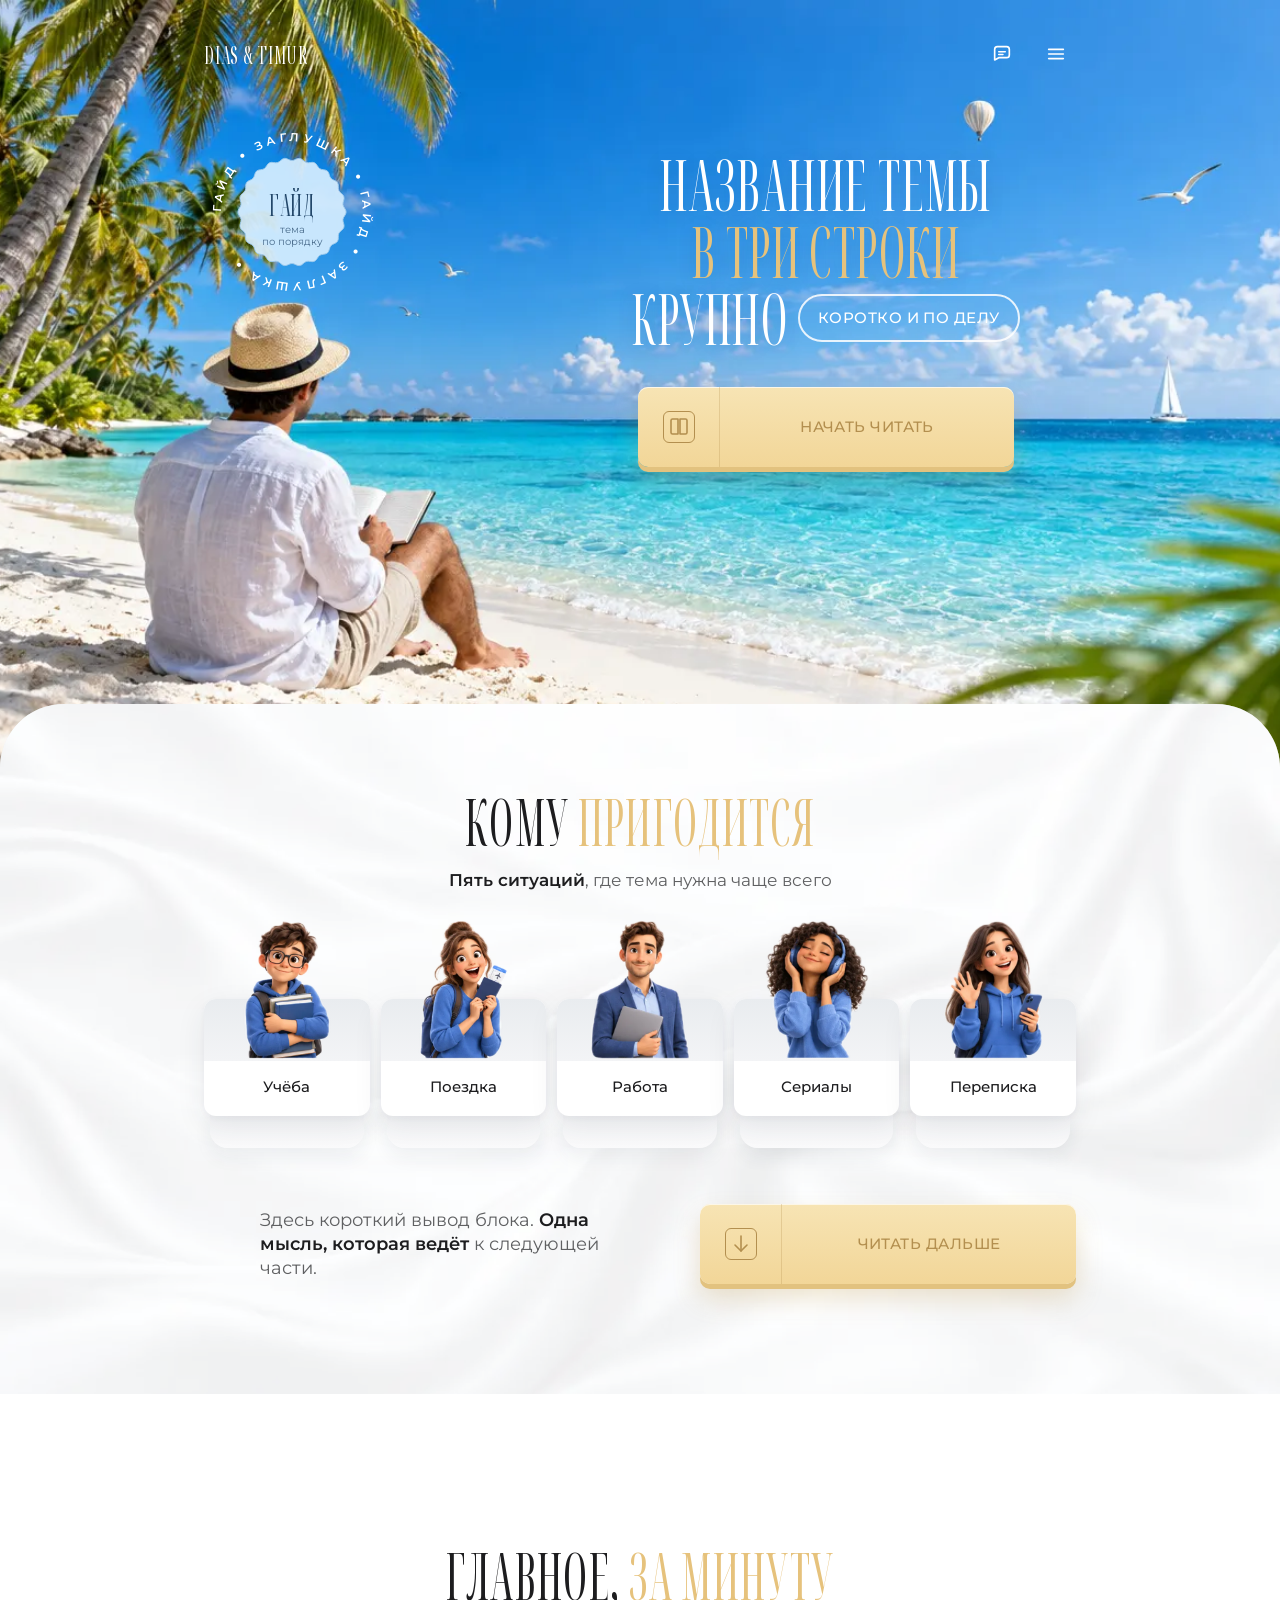
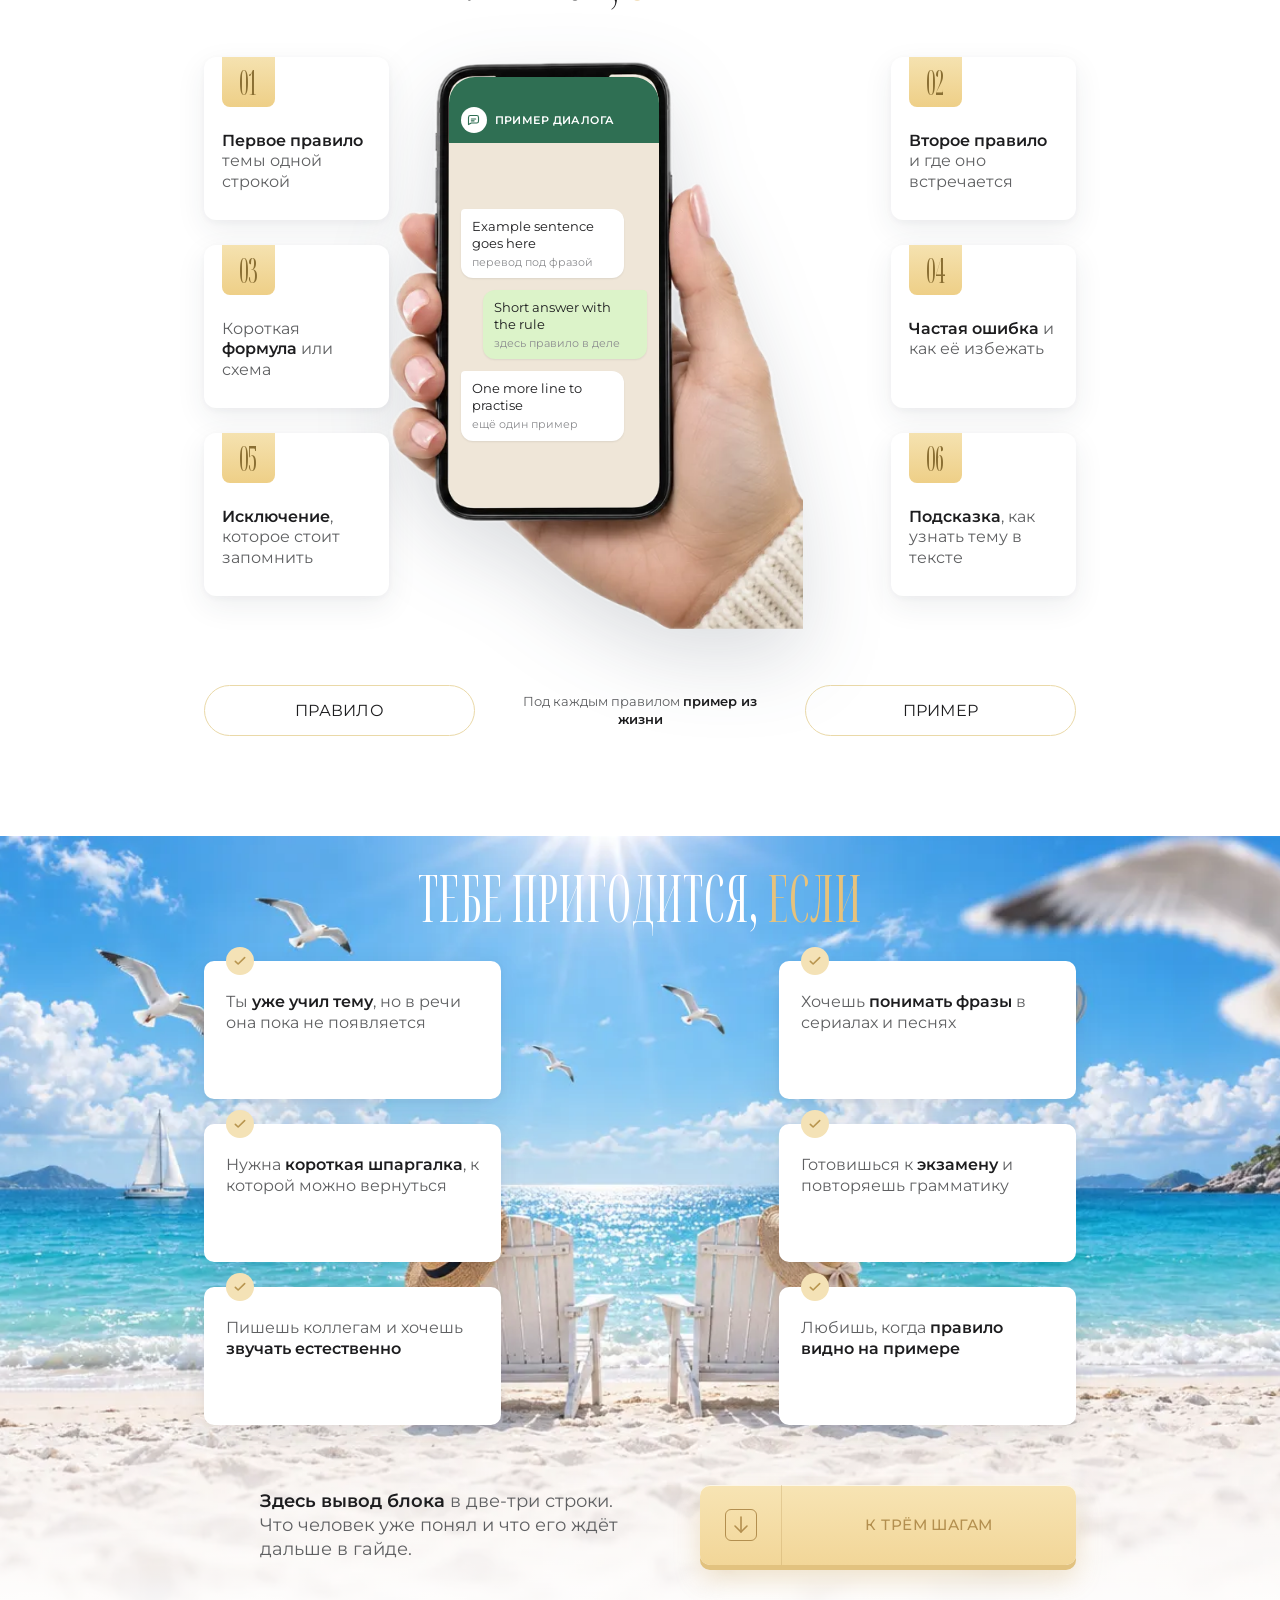
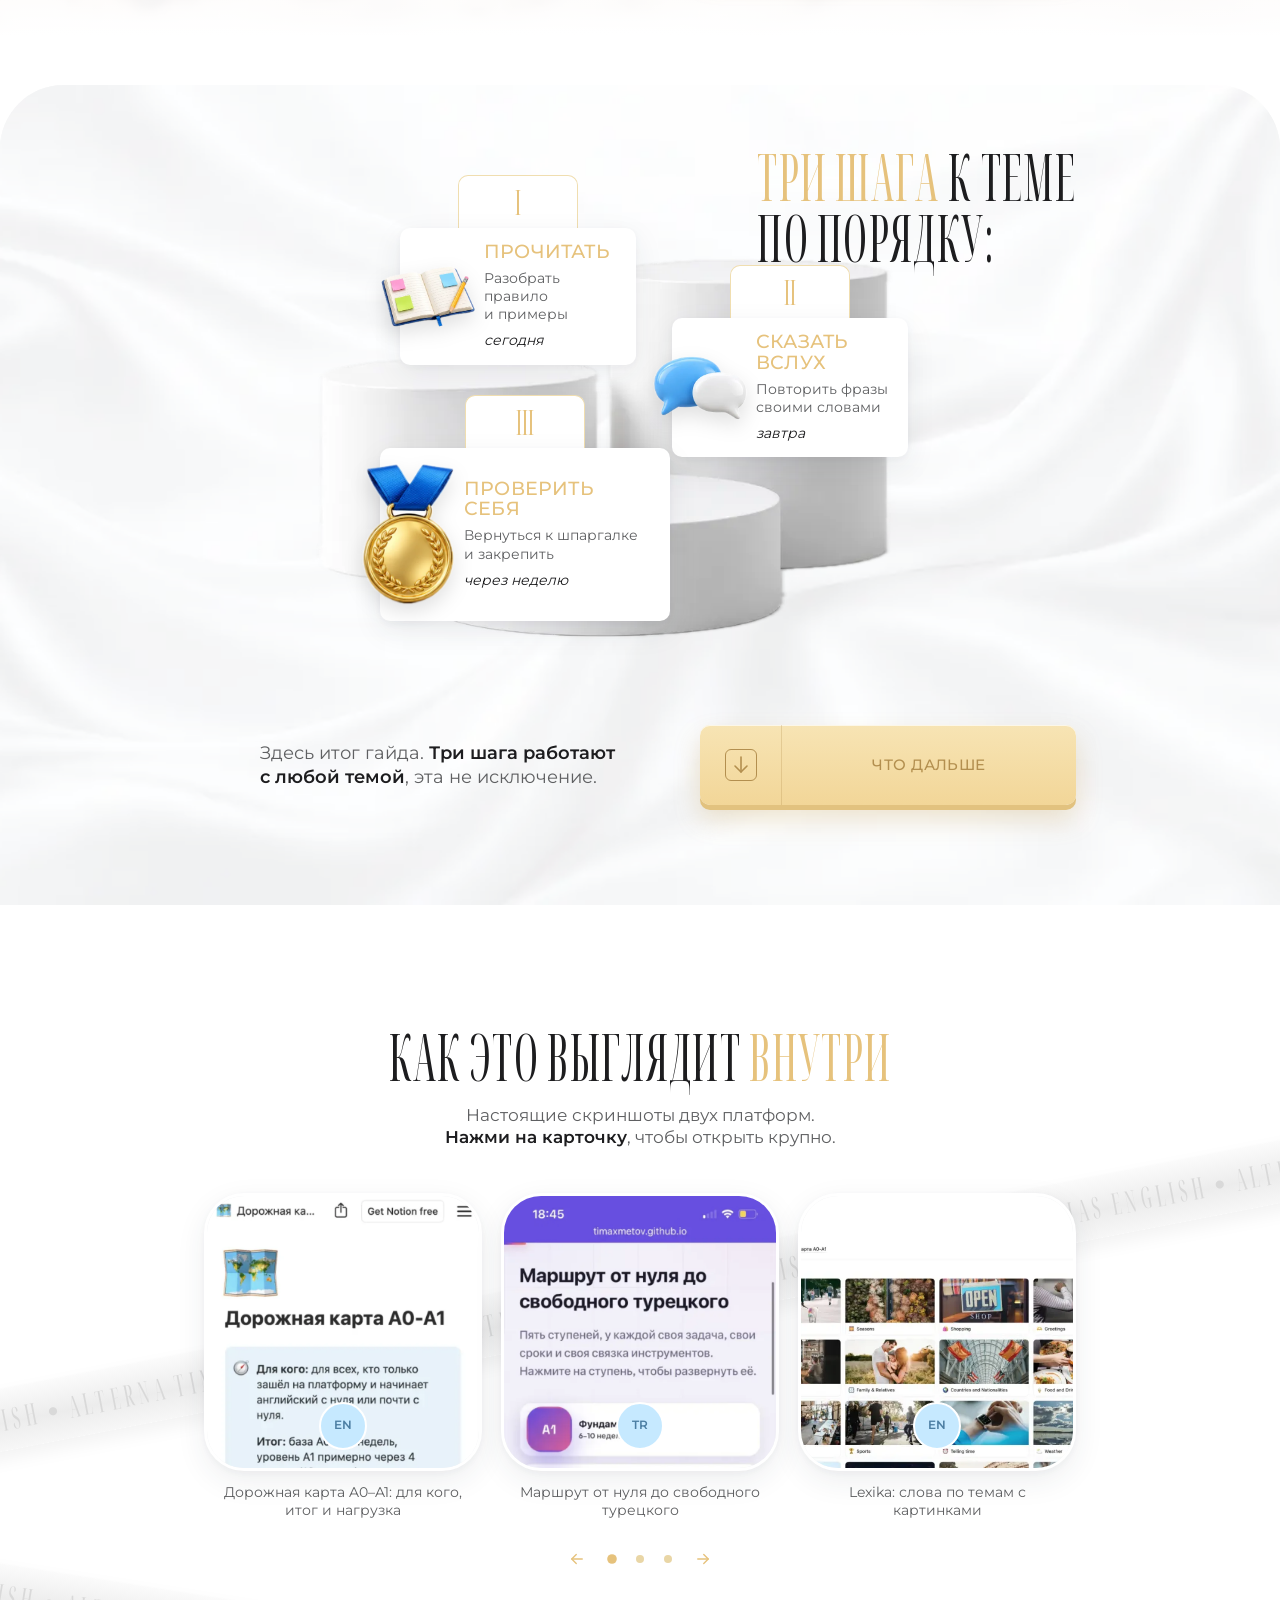
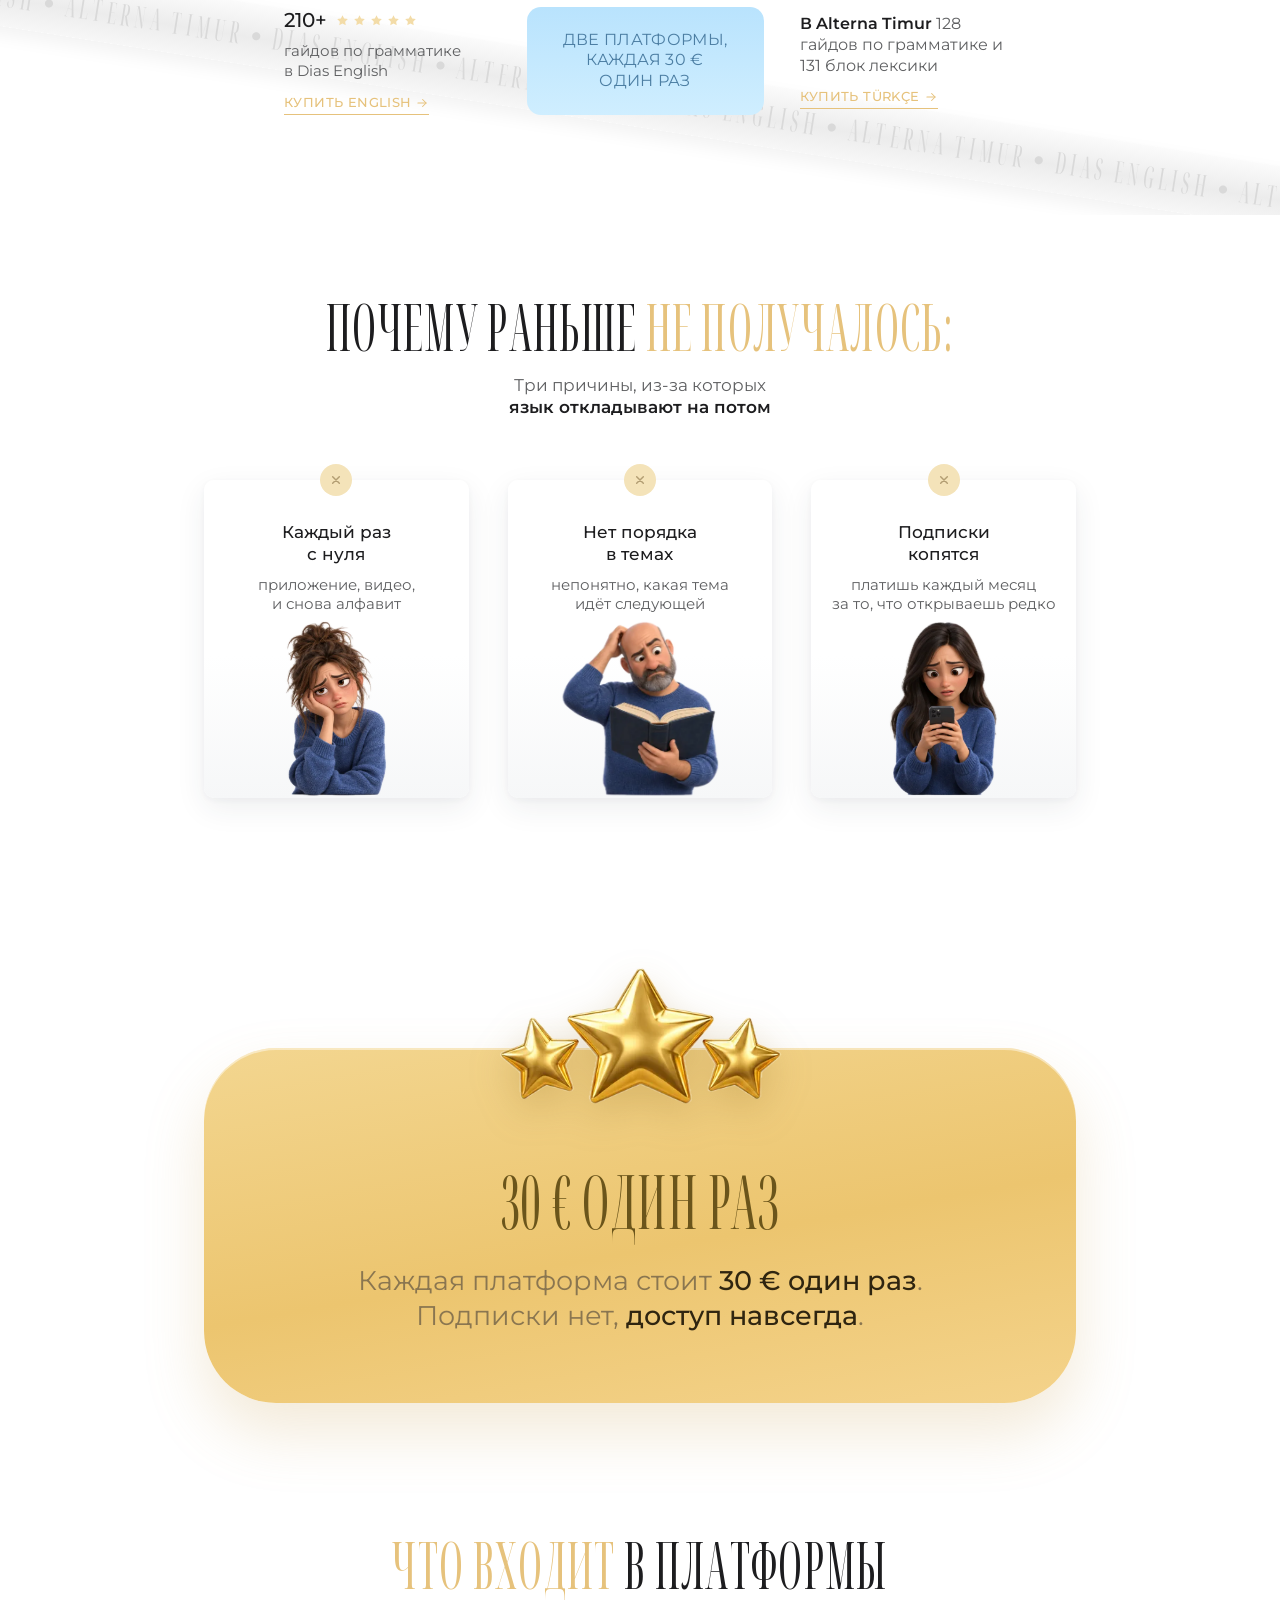
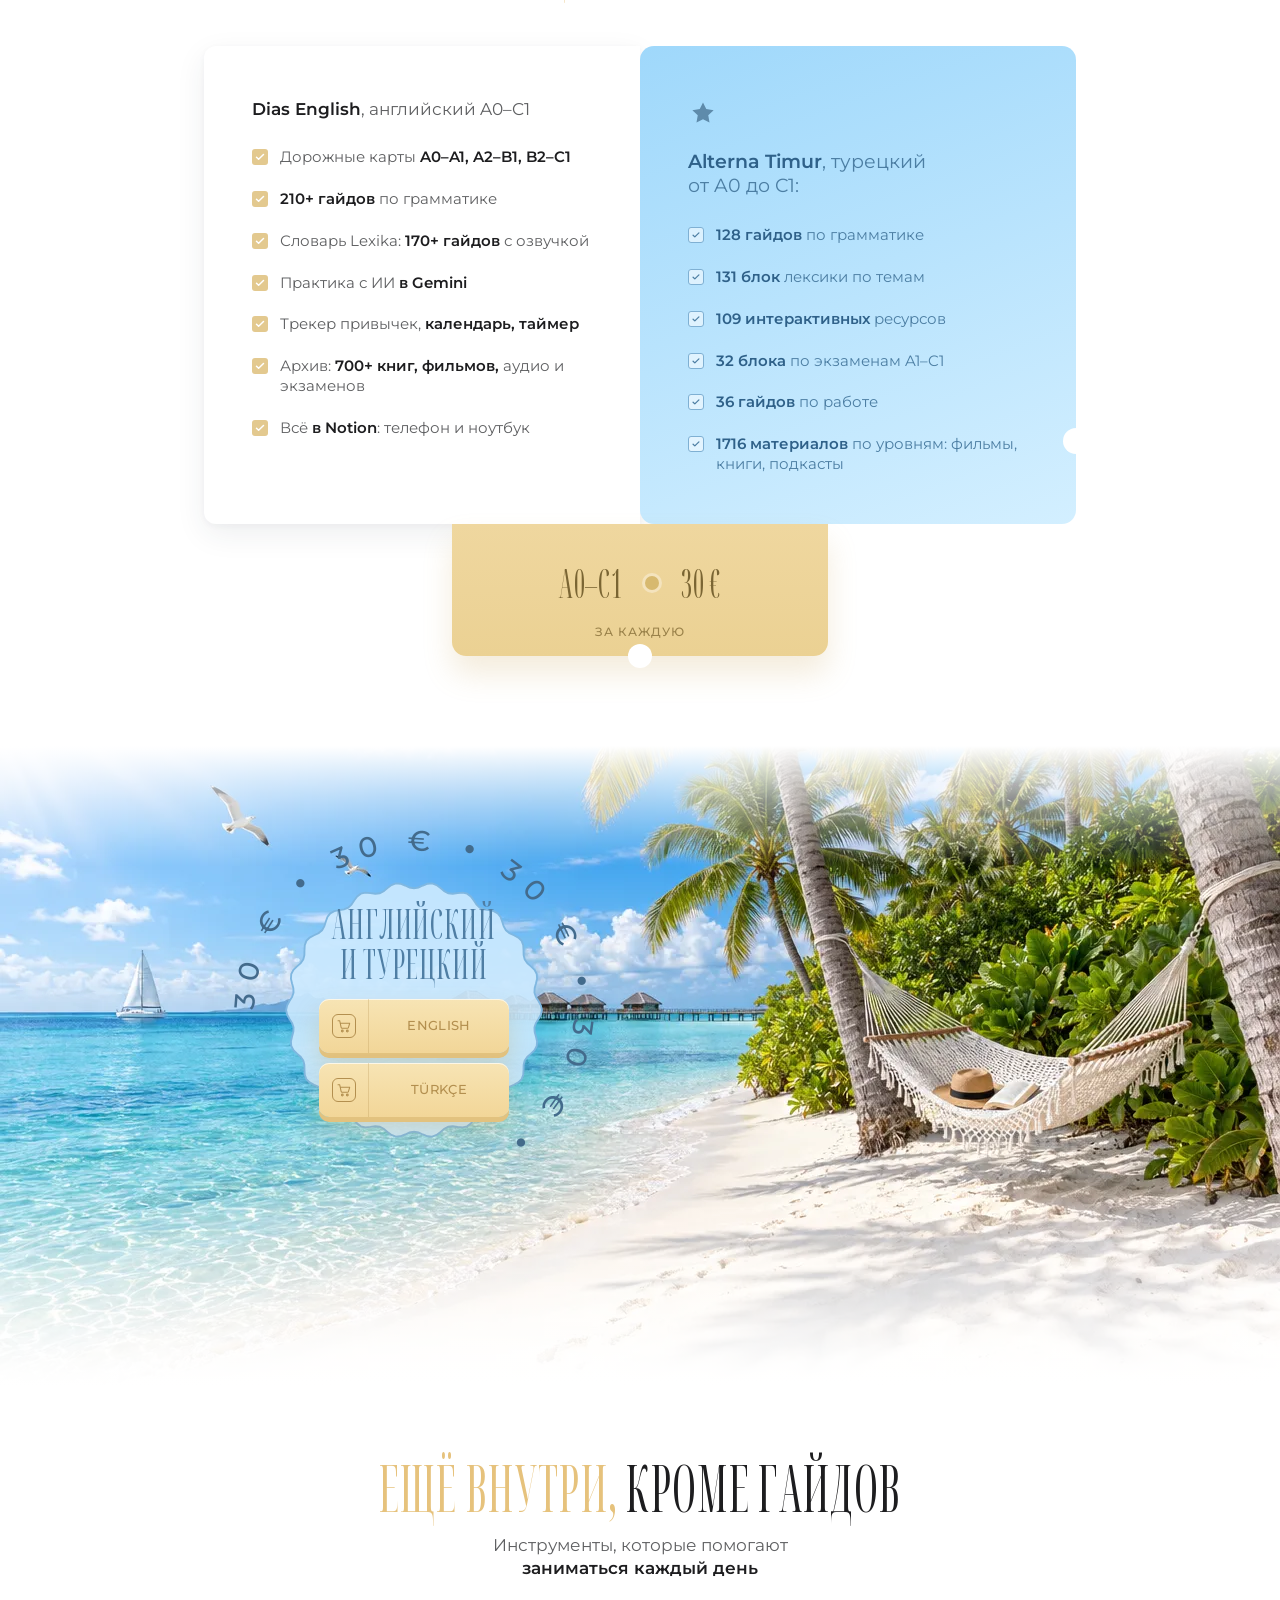
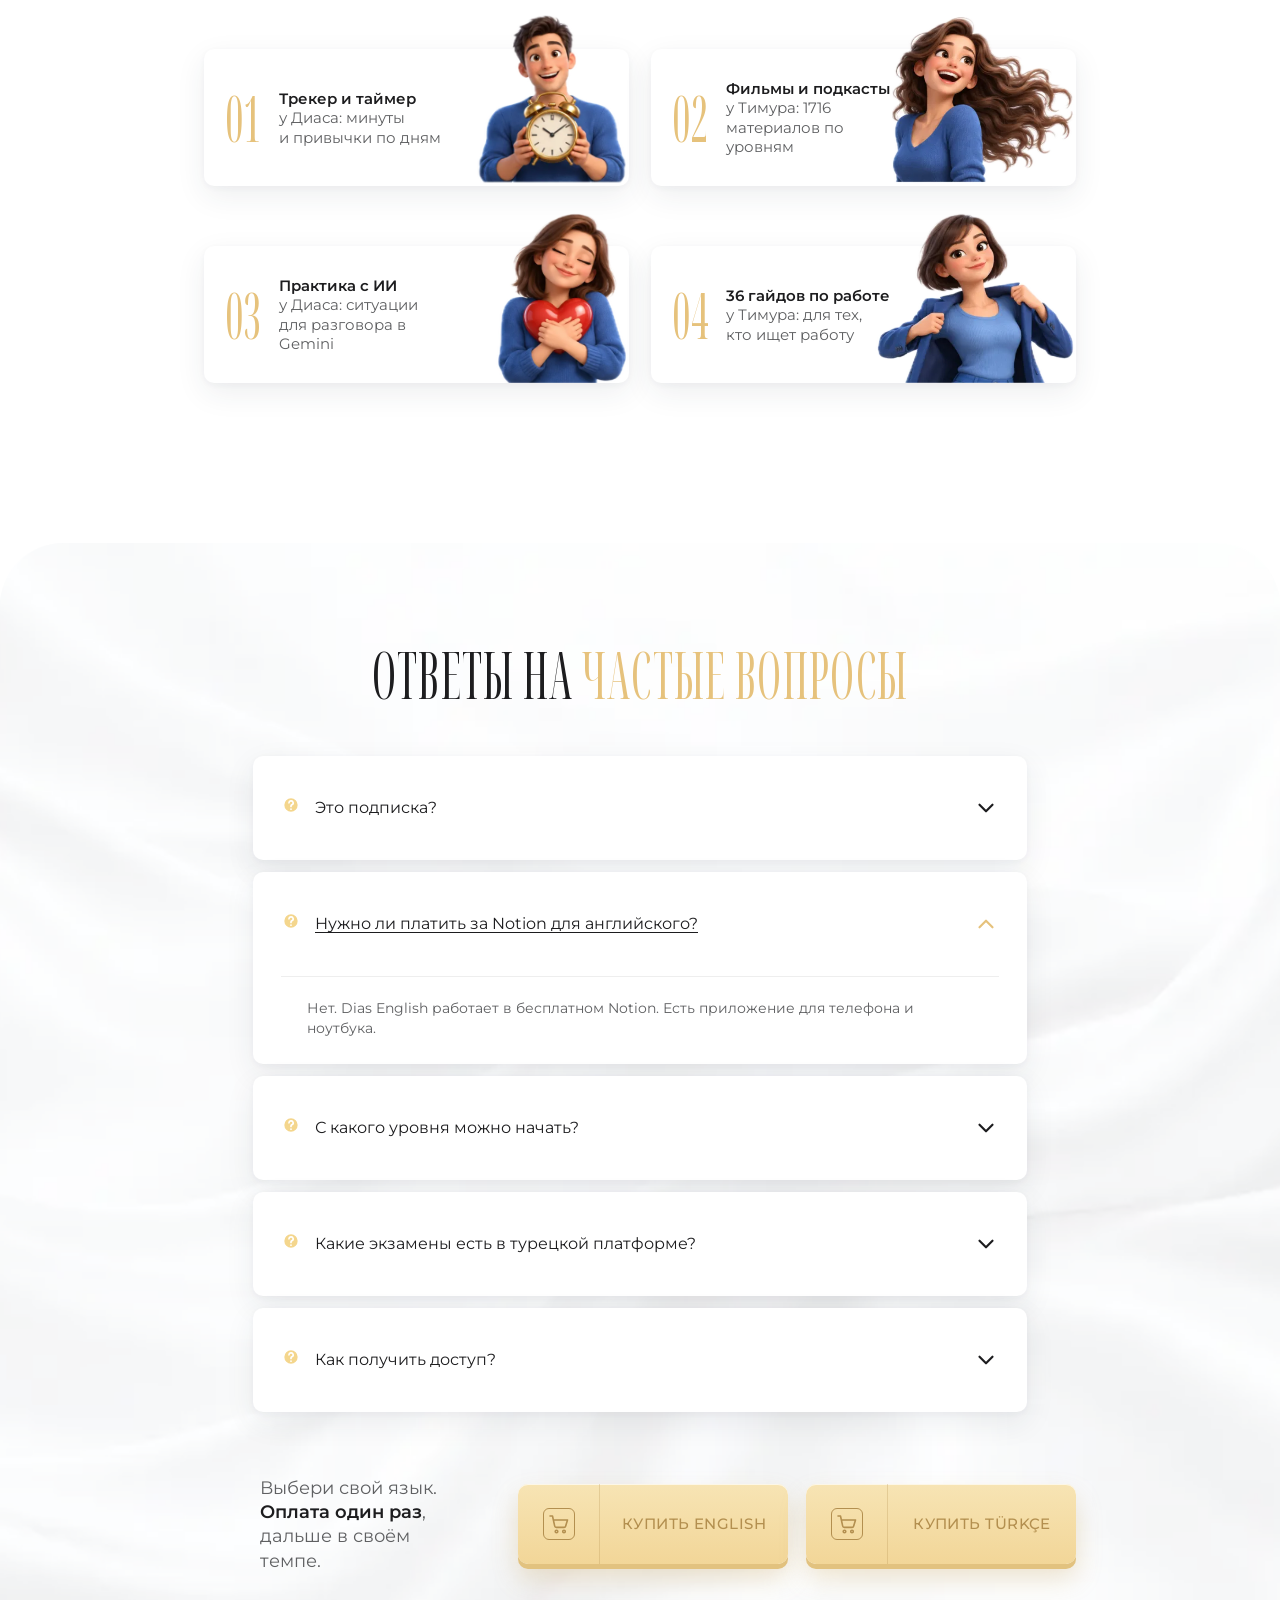
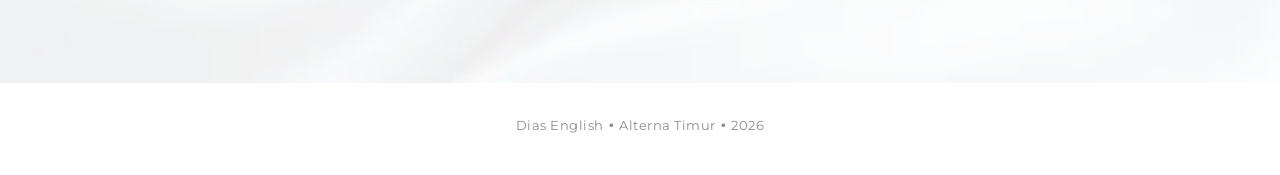
==== index.html @ f221b4df "Site 07: beach landing template (Dias English / Alterna Timur) Copy of the Behance weight-loss landi" ====
<!doctype html>
<html lang="ru">
<head>
<meta charset="utf-8">
<meta name="viewport" content="width=device-width, initial-scale=1">
<title>Тема гайда</title>
<meta name="description" content="Гайд и платформы Dias English и Alterna Timur.">
<meta property="og:title" content="Тема гайда">
<meta property="og:image" content="assets/img/bg-hero.webp">
<link rel="preload" href="assets/fonts/stellas-tall.woff" as="font" type="font/woff" crossorigin>
<link rel="preload" href="assets/img/bg-hero.webp" as="image">
<link rel="icon" href="assets/favicon.svg" type="image/svg+xml">
<link rel="stylesheet" href="assets/style.css">
<script>window.PAGE = "main"; window.BASE = "";</script>
<script src="content.js" defer></script>
<script src="assets/app.js" defer></script>
</head>
<body>
<div id="app"></div>
<noscript><p style="padding:40px;text-align:center">Для этой страницы нужен JavaScript.</p></noscript>
</body>
</html>
---- assets/style.css ----
/* Сайт 07. Цвета, шрифты и размеры меняются здесь, в :root. */
@font-face { font-family: "Stellas Tall"; src: url(fonts/stellas-tall.woff) format("woff"); font-display: swap; }
@font-face { font-family: "Montserrat"; src: url(fonts/montserrat.woff) format("woff"); font-weight: 100 900; font-display: swap; }

:root {
  --font-title: "Stellas Tall", "Oswald", "Arial Narrow", sans-serif;
  --font-text: "Montserrat", system-ui, sans-serif;

  --ink: #1d1d1f;          /* заголовки и жирный текст */
  --text: #5f6062;         /* обычный текст */
  --muted: #8b8c8f;
  --gold: #e6c27c;         /* золотая часть заголовка */
  --gold-dark: #8a6f33;    /* цифры в золотых плашках */
  --gold-btn-1: #f7e4b4;   /* кнопка сверху */
  --gold-btn-2: #f2d698;   /* кнопка снизу */
  --gold-edge: #e2c27f;    /* нижний край кнопки */
  --gold-text: #b38f4f;    /* текст кнопки */
  --gold-panel-1: #f3d690;
  --gold-panel-2: #ecc56f;
  --gold-soft: #f4e6c3;
  --blue: #2e75d8;
  --blue-card-1: #9fd8fb;
  --blue-card-2: #d3efff;
  --blue-text: #4c7ea3;
  --blue-soft: #c6e9ff;
  --card: #ffffff;
  --page: #ffffff;
  --panel: #f7f8f9;

  --shadow: 0 10px 30px rgba(40, 52, 70, .08), 0 2px 6px rgba(40, 52, 70, .04);
  --shadow-hover: 0 18px 40px rgba(40, 52, 70, .14), 0 4px 10px rgba(40, 52, 70, .06);
  --radius: 12px;
  --wrap: 872px;
  --h2: 66px;
  --hero: 72px;
  --ease: cubic-bezier(.22, .61, .36, 1);
}

*, *::before, *::after { box-sizing: border-box; }
html { -webkit-text-size-adjust: 100%; scroll-behavior: smooth; }
html.no-scroll { overflow: hidden; }
body { margin: 0; background: var(--page); color: var(--text); font: 400 16px/1.38 var(--font-text); overflow-x: hidden; hyphens: auto; -webkit-hyphens: auto; hyphenate-limit-chars: 10 4 4; overflow-wrap: break-word; }
img { display: block; max-width: 100%; height: auto; }
a { color: inherit; text-decoration: none; }
button { font: inherit; color: inherit; background: none; border: 0; padding: 0; cursor: pointer; }
ul { list-style: none; margin: 0; padding: 0; }
p, h1, h2, h3, figure { margin: 0; }
b { color: var(--ink); font-weight: 600; }
:focus-visible { outline: 2px solid var(--blue); outline-offset: 3px; border-radius: 6px; }

.wrap { width: min(var(--wrap), calc(100% - 48px)); margin: 0 auto; position: relative; }
.gold { color: var(--gold); }
.ic { width: 22px; height: 22px; fill: none; stroke: currentColor; stroke-width: 1.8; stroke-linecap: round; stroke-linejoin: round; flex: none; }

/* ---------- заголовки ---------- */
.h2 { font: 400 var(--h2)/.92 var(--font-title); color: var(--ink); text-align: center; text-transform: uppercase; letter-spacing: .02em; hyphens: manual; }
.h2--light { color: #fff; }
.sub { margin: 18px auto 0; text-align: center; font-size: 17px; line-height: 1.32; color: var(--text); max-width: 560px; }

/* ---------- кнопка ---------- */
.btn { display: inline-flex; align-items: stretch; min-height: 80px; width: 376px; max-width: 100%; border-radius: 10px;
  background: linear-gradient(180deg, var(--gold-btn-1), var(--gold-btn-2)); color: var(--gold-text);
  box-shadow: 0 5px 0 var(--gold-edge), 0 14px 26px rgba(201, 160, 82, .28), inset 0 1px 0 rgba(255, 255, 255, .7);
  transition: transform .25s var(--ease), box-shadow .25s var(--ease), filter .25s var(--ease); }
.btn__ic { display: grid; place-items: center; width: 82px; border-right: 1px solid rgba(179, 143, 79, .28); flex: none; }
.btn__ic .ic { width: 24px; height: 24px; padding: 3px; border: 1.5px solid currentColor; border-radius: 6px; box-sizing: content-box; stroke-width: 1.6; }
.btn__tx { flex: 1; display: flex; align-items: center; justify-content: center; padding: 0 18px; font-size: 15px; font-weight: 500; letter-spacing: .03em; text-transform: uppercase; text-align: center; line-height: 1.2; }
.btn:hover { transform: translateY(-2px); filter: brightness(1.03); box-shadow: 0 7px 0 var(--gold-edge), 0 20px 34px rgba(201, 160, 82, .36), inset 0 1px 0 rgba(255, 255, 255, .7); }
.btn:active { transform: translateY(3px); box-shadow: 0 2px 0 var(--gold-edge), 0 8px 16px rgba(201, 160, 82, .25); }
.btn--xs { min-height: 54px; width: auto; }
.btn--xs .btn__ic { width: 50px; }
.btn--xs .btn__ic .ic { width: 16px; height: 16px; }
.btn--xs .btn__tx { font-size: 13px; padding: 0 16px; }

/* строка «текст + кнопка» */
.row { display: grid; grid-template-columns: 1fr 376px; align-items: center; gap: 56px; margin-top: 56px; padding-left: 56px; }
.row__tx { font-size: 18px; line-height: 1.34; color: var(--text); max-width: 360px; }
.row__btns { display: flex; flex-wrap: wrap; gap: 18px; justify-content: flex-end; }
.row:has(.row__btns) { grid-template-columns: 1fr auto; }
.row__btns .btn { width: 270px; }
.row:has(.row__btns) .row__tx { max-width: 280px; }

/* ---------- шапка ---------- */
.hdr { position: absolute; top: 0; left: 0; right: 0; z-index: 20; }
.hdr__in { display: flex; align-items: center; justify-content: space-between; height: 108px; }
.hdr__logo { font: 400 26px/1 var(--font-title); letter-spacing: .03em; text-transform: uppercase; color: #fff; transition: opacity .2s; }
.hdr__logo:hover { opacity: .8; }
.hdr__r { display: flex; gap: 14px; align-items: center; }
.hdr__ic { display: grid; place-items: center; width: 40px; height: 40px; border-radius: 50%; color: #fff; transition: background .2s, transform .2s; }
.hdr__ic:hover { background: rgba(255, 255, 255, .18); }
.hdr__burger .ic-close { display: none; }
.hdr.is-open .hdr__burger .ic-open { display: none; }
.hdr.is-open .hdr__burger .ic-close { display: block; }
.menu { position: absolute; right: max(24px, calc((100% - var(--wrap)) / 2)); top: 84px; background: #fff; border-radius: var(--radius); box-shadow: var(--shadow-hover); padding: 10px; min-width: 260px; }
.menu a { display: block; padding: 12px 16px; border-radius: 8px; color: var(--ink); font-weight: 500; transition: background .2s, color .2s; }
.menu a:hover { background: var(--gold-soft); color: var(--gold-dark); }

/* ---------- первый экран ---------- */
.hero { position: relative; min-height: 790px; color: #fff; overflow: hidden; }
.hero__bg { position: absolute; inset: 0; }
.hero__bg img { width: 100%; height: 100%; object-fit: cover; object-position: 35% 50%; }
.hero__in { padding-top: 168px; min-height: 790px; }
.hero__copy { position: absolute; left: 372px; width: 500px; top: 150px; text-align: center; }
.hero__title { font: 400 var(--hero)/.93 var(--font-title); text-transform: uppercase; letter-spacing: .02em; hyphens: manual; text-shadow: 0 2px 18px rgba(20, 60, 130, .18); }
.hero__line { display: block; white-space: nowrap; }
.pill { display: inline-flex; align-items: center; vertical-align: middle; height: 48px; margin-left: 10px; padding: 0 18px; border: 2px solid rgba(255, 255, 255, .85); border-radius: 999px;
  font: 500 15px/1 var(--font-text); letter-spacing: .03em; font-style: normal; text-shadow: none; transform: translateY(-8px); }
.btn--hero { margin-top: 36px; }
.badge { position: absolute; left: 4px; top: 128px; width: 168px; height: 168px; display: grid; place-items: center; color: #23476a; }
.ring { position: absolute; inset: 0; width: 100%; height: 100%; animation: spin 40s linear infinite; }
.ring text { font: 600 14px var(--font-text); letter-spacing: .32em; fill: #fff; text-transform: uppercase; }
.badge__shape { position: absolute; inset: 18px; width: calc(100% - 36px); height: calc(100% - 36px); }
.badge__shape path { fill: rgba(214, 238, 255, .92); stroke: #9dc9ec; stroke-width: 1.4; }
.badge__big { position: relative; font: 400 30px/1 var(--font-title); text-transform: uppercase; letter-spacing: .03em; margin-top: -14px; }
.badge__small { position: absolute; top: 96px; font-size: 10px; line-height: 1.2; text-align: center; color: #4a6c8c; }
@keyframes spin { to { transform: rotate(360deg); } }

/* ---------- секции ---------- */
.sec { position: relative; padding: 100px 0; }
.sec--panel { background: var(--panel) url(img/bg-silk.webp) center / cover; border-radius: 64px 64px 0 0; margin-top: -86px; z-index: 2; }
.sec--panel::before { content: ""; position: absolute; inset: 0; background: rgba(255, 255, 255, .55); border-radius: inherit; pointer-events: none; }
.sec--panel > .wrap { z-index: 1; }

/* кому пригодится */
.sec--who { padding-top: 86px; padding-bottom: 110px; }
.who-list { display: grid; grid-template-columns: repeat(5, 1fr); gap: 11px; margin-top: 108px; }
.who { position: relative; }
.who__card { position: relative; z-index: 1; background: var(--card); border-radius: var(--radius); box-shadow: var(--shadow); transition: transform .3s var(--ease), box-shadow .3s var(--ease); }
.who__pic { position: relative; height: 62px; background: linear-gradient(180deg, #e9ecef, #f3f4f6); border-radius: var(--radius) var(--radius) 0 0; }
.who__pic img { position: absolute; left: 50%; bottom: 0; transform: translateX(-50%); height: 142px; width: auto; max-width: none; }
.who__tx { padding: 16px 8px 18px; text-align: center; font-size: 15px; font-weight: 500; color: var(--ink); }
.who__base { height: 40px; margin: -8px 6px 0; border-radius: 0 0 18px 18px; background: linear-gradient(180deg, #f1f2f4, #fbfbfc); box-shadow: 0 10px 18px rgba(40, 52, 70, .06); }
.who:hover .who__card { transform: translateY(-6px); box-shadow: var(--shadow-hover); }

/* главное за минуту */
.sec--points { padding-top: 150px; }
.points { display: grid; grid-template-columns: 185px 1fr 185px; gap: 0; margin-top: 52px; align-items: start; }
.points__col { display: grid; gap: 25px; position: relative; z-index: 2; }
.point { position: relative; min-height: 163px; padding: 74px 18px 18px; background: var(--card); border-radius: var(--radius); box-shadow: var(--shadow); font-size: 16px; line-height: 1.3; transition: transform .3s var(--ease), box-shadow .3s var(--ease); }
.point:hover { transform: translateY(-5px); box-shadow: var(--shadow-hover); }
.num { position: absolute; left: 18px; top: 0; width: 53px; height: 50px; display: grid; place-items: center; border-radius: 0 0 8px 8px; background: linear-gradient(180deg, #f5e2b0, #eecf87);
  font: 400 34px/1 var(--font-title); color: var(--gold-dark); letter-spacing: .02em; }
.phone { position: relative; width: 420px; margin: 0 0 0 -6px; z-index: 1; }
.phone__img { width: 100%; filter: drop-shadow(0 30px 40px rgba(40, 52, 70, .16)); }
.phone__screen { position: absolute; left: 15.6%; width: 50%; top: 3.6%; height: 75%; border-radius: 26px; overflow: hidden; background: #efe6d8; display: flex; flex-direction: column; }
.chat__head { display: flex; align-items: center; gap: 8px; padding: 30px 12px 10px; background: #2f6f53; color: #fff; }
.chat__ava { display: grid; place-items: center; width: 26px; height: 26px; border-radius: 50%; background: #fff; color: #2f6f53; }
.chat__ava .ic { width: 15px; height: 15px; }
.chat__name { font-size: 11px; font-weight: 600; letter-spacing: .04em; text-transform: uppercase; }
.chat__body { flex: 1; display: flex; flex-direction: column; justify-content: center; gap: 12px; padding: 14px 12px; }
.msg { max-width: 88%; padding: 9px 11px; border-radius: 12px; font-size: 13px; line-height: 1.3; color: var(--ink); box-shadow: 0 1px 2px rgba(0, 0, 0, .08); hyphens: manual; }
.msg small { display: block; margin-top: 3px; font-size: 11px; color: var(--muted); }
.msg--in { background: #fff; border-top-left-radius: 4px; }
.msg--out { background: #dcf3c9; align-self: flex-end; border-top-right-radius: 4px; }
.pills { display: grid; grid-template-columns: 271px 1fr 271px; align-items: center; gap: 24px; margin-top: 56px; }
.opill { display: grid; place-items: center; height: 51px; border: 1.5px solid #ead9a8; border-radius: 999px; font-size: 16px; letter-spacing: .02em; text-transform: uppercase; color: var(--ink); background: #fff; transition: background .25s, border-color .25s; }
.opill:hover { background: var(--gold-soft); border-color: var(--gold); }
.pills__note { text-align: center; font-size: 13px; color: var(--text); }

/* тебе пригодится */
.sec--checks { padding-top: 30px; padding-bottom: 80px; overflow: hidden; }
.checks__bg { position: absolute; left: 0; right: 0; top: 0; height: 800px; }
.checks__bg img { width: 100%; height: 100%; object-fit: cover; object-position: 50% 40%; }
.checks__bg::after { content: ""; position: absolute; left: 0; right: 0; bottom: 0; height: 220px; background: linear-gradient(180deg, rgba(255, 255, 255, 0), #fff); }
.checks { display: grid; grid-template-columns: 297px 297px; justify-content: space-between; gap: 25px 0; margin-top: 34px; position: relative; }
.check { position: relative; min-height: 138px; padding: 30px 22px 20px; background: var(--card); border-radius: 10px; box-shadow: var(--shadow); font-size: 16px; line-height: 1.32; transition: transform .3s var(--ease), box-shadow .3s var(--ease); }
.check:hover { transform: translateY(-5px); box-shadow: var(--shadow-hover); }
.check__ic { position: absolute; left: 22px; top: -14px; width: 28px; height: 28px; border-radius: 50%; display: grid; place-items: center; background: #f4e2b6; color: #b8954f; }
.check__ic .ic { width: 16px; height: 16px; stroke-width: 2.4; }
.sec--checks .row { position: relative; margin-top: 60px; }

/* три шага */
.sec--steps { margin-top: 40px; padding-top: 60px; }
.steps { position: relative; }
.steps__stage { position: relative; height: 560px; }
.steps__podium { position: absolute; left: 110px; top: 110px; width: 580px; }
.h2--steps { position: absolute; right: 0; top: 0; text-align: left; }
.step { position: absolute; width: 236px; }
.step__card, .point, .check { hyphens: manual; }
.step--1 { left: 196px; top: 30px; }
.step--2 { left: 468px; top: 120px; }
.step--3 { left: 176px; top: 250px; width: 290px; }
.step__tab { display: grid; place-items: center; width: 120px; height: 54px; margin: 0 auto -1px; background: #fff; border: 1.5px solid #f0deb0; border-bottom: 0; border-radius: 10px 10px 0 0;
  font: 400 34px/1 var(--font-title); color: var(--gold); }
.step__card { display: flex; align-items: center; gap: 8px; min-height: 124px; padding: 14px 16px 14px 0; background: var(--card); border-radius: 10px; box-shadow: var(--shadow); transition: transform .3s var(--ease), box-shadow .3s var(--ease); }
.step:hover .step__card { transform: translateY(-5px); box-shadow: var(--shadow-hover); }
.step__img { width: 96px; margin-left: -20px; filter: drop-shadow(0 8px 10px rgba(0, 0, 0, .12)); }
.step__t { font: 500 19px/1.1 var(--font-text); color: var(--gold); text-transform: uppercase; letter-spacing: .01em; }
.step__d { margin-top: 6px; font-size: 14px; line-height: 1.3; color: var(--text); }
.step__time { margin-top: 8px; font-size: 14px; font-style: italic; color: var(--ink); }
.sec--steps .row { margin-top: 20px; }

/* галерея платформ */
.sec--gallery { padding-top: 120px; overflow: hidden; }
.ribbon { position: absolute; left: -10%; right: -10%; top: 360px; height: 62px; transform: rotate(-11deg); background: linear-gradient(180deg, #fbfbfb, #ececec 55%, #f7f7f7); box-shadow: 0 8px 18px rgba(0, 0, 0, .05); overflow: hidden; pointer-events: none; }
.ribbon span { display: block; white-space: nowrap; font: 400 30px/62px var(--font-title); letter-spacing: .14em; text-transform: uppercase; color: #d9d9d9; }
.ribbon--2 { top: 760px; transform: rotate(9deg); }
.ribbon { z-index: 0; }
.sec--gallery > .wrap { z-index: 1; }
.gallery { position: relative; margin-top: 44px; }
.gpage[hidden] { display: none; }
.gpage { display: grid; grid-template-columns: repeat(3, 1fr); gap: 19px; }
.gpage.is-on { animation: fadeIn .45s var(--ease); }
@keyframes fadeIn { from { opacity: 0; transform: translateY(8px); } }
.shot { min-width: 0; }
.shot__btn { position: relative; display: block; width: 100%; aspect-ratio: 1 / 1; border-radius: 40px; overflow: hidden; background: #f1f2f4; box-shadow: var(--shadow); border: 3px solid #fff; transition: transform .3s var(--ease), box-shadow .3s var(--ease); }
.shot__btn img { width: 100%; height: 100%; object-fit: cover; object-position: 50% 0; filter: grayscale(.15); transition: filter .3s; }
.shot__btn:hover { transform: translateY(-6px); box-shadow: var(--shadow-hover); }
.shot__btn:hover img { filter: none; }
.shot__tag { position: absolute; left: 50%; bottom: 18px; transform: translateX(-50%); width: 48px; height: 48px; border-radius: 50%; display: grid; place-items: center; background: var(--blue-soft); border: 2px solid #fff; color: var(--blue-text); font-size: 12px; font-weight: 600; }
.shot__zoom { position: absolute; right: 18px; top: 18px; width: 36px; height: 36px; border-radius: 50%; display: grid; place-items: center; background: rgba(255, 255, 255, .9); color: var(--ink); opacity: 0; transition: opacity .25s; }
.shot__zoom .ic { width: 16px; height: 16px; }
.shot__btn:hover .shot__zoom, .shot__btn:focus-visible .shot__zoom { opacity: 1; }
.shot figcaption { margin-top: 12px; text-align: center; font-size: 14px; line-height: 1.3; color: var(--text); padding: 0 6px; }
.gnav { display: flex; justify-content: center; align-items: center; gap: 6px; margin-top: 22px; color: var(--gold); position: relative; }
.gnav__arr { display: grid; place-items: center; width: 36px; height: 36px; border-radius: 50%; color: var(--gold); transition: background .2s; }
.gnav__arr:hover { background: var(--gold-soft); }
.gnav__arr .ic { width: 18px; height: 18px; }
.dot { width: 22px; height: 22px; position: relative; }
.dot::after { content: ""; position: absolute; inset: 7px; border-radius: 50%; background: #e9d6a6; transition: background .2s, transform .2s; }
.dot.is-on::after, .dot:hover::after { background: var(--gold); transform: scale(1.2); }
.facts { display: grid; grid-template-columns: 1fr 237px 1fr; gap: 36px; align-items: center; margin-top: 30px; position: relative; padding: 0 70px 0 80px; }
.facts__big { font-size: 20px; font-weight: 500; color: var(--ink); display: flex; align-items: center; gap: 8px; }
.facts__stars { display: inline-flex; gap: 2px; color: #f3dca8; }
.facts__stars .ic { width: 15px; height: 15px; fill: currentColor; stroke: none; }
.facts__sub { margin-top: 6px; font-size: 15px; color: var(--text); }
.glink { display: inline-flex; align-items: center; gap: 4px; margin-top: 12px; padding-bottom: 2px; border-bottom: 1.5px solid var(--gold); color: var(--gold); font-size: 13px; font-weight: 500; letter-spacing: .03em; text-transform: uppercase; transition: color .2s, gap .2s; }
.glink .ic { width: 14px; height: 14px; }
.glink:hover { color: var(--gold-dark); gap: 8px; }
.facts__box { display: grid; place-items: center; min-height: 108px; padding: 14px; border-radius: 14px; background: linear-gradient(180deg, #b9e3fd, #cfeeff); color: var(--blue-text); font-size: 16px; line-height: 1.3; text-transform: uppercase; text-align: center; letter-spacing: .02em; }
.facts__r { font-size: 16px; line-height: 1.32; }

/* почему не получалось */
.sec--pains { padding-top: 80px; }
.pains { display: grid; grid-template-columns: repeat(3, 1fr); gap: 39px; margin-top: 62px; }
.pain { position: relative; display: flex; flex-direction: column; align-items: center; min-height: 318px; padding: 42px 16px 0; text-align: center; background: linear-gradient(180deg, #fff 55%, #f6f7f8); border-radius: 10px; box-shadow: var(--shadow); overflow: visible; transition: transform .3s var(--ease), box-shadow .3s var(--ease); }
.pain:hover { transform: translateY(-6px); box-shadow: var(--shadow-hover); }
.pain__x { position: absolute; left: 50%; top: -16px; transform: translateX(-50%); width: 32px; height: 32px; border-radius: 50%; display: grid; place-items: center; background: #f4e3b9; color: #b39e73; }
.pain__x .ic { width: 16px; height: 16px; stroke-width: 2.2; }
.pain h3 { font-size: 17px; font-weight: 500; line-height: 1.25; color: var(--ink); }
.pain p { margin-top: 10px; font-size: 15px; line-height: 1.3; color: var(--text); }
.pain__img { margin-top: auto; height: 178px; width: auto; border-radius: 0 0 10px 10px; }

/* золотая плашка */
.sec--promise { padding: 150px 0 60px; }
.promise { position: relative; padding: 118px 40px 70px; border-radius: 72px; background: linear-gradient(170deg, var(--gold-panel-1), var(--gold-panel-2) 55%, #f4d38b); text-align: center; box-shadow: 0 30px 60px rgba(201, 160, 82, .22), inset 0 2px 0 rgba(255, 255, 255, .45); }
.promise__stars { position: absolute; left: 50%; top: -84px; transform: translateX(-50%); width: 290px; filter: drop-shadow(0 14px 18px rgba(150, 110, 30, .25)); }
.promise__t { font: 400 74px/.95 var(--font-title); color: #6b551b; text-transform: uppercase; letter-spacing: .02em; }
.promise__d { margin-top: 26px; font-size: 27px; line-height: 1.3; color: #8a7650; }
.promise__d b { color: #2f2510; font-weight: 500; }

/* что входит */
.sec--includes { padding-top: 70px; padding-bottom: 60px; }
.inc { display: grid; grid-template-columns: 1fr 1fr; margin-top: 52px; align-items: stretch; }
.inc__card { padding: 52px 40px 50px 48px; }
.inc__card--w { background: #fff; border-radius: 12px 0 0 12px; box-shadow: var(--shadow); }
.inc__card--b { position: relative; background: linear-gradient(160deg, var(--blue-card-1), var(--blue-card-2)); border-radius: 14px; color: var(--blue-text); }
.inc__card--b::after { content: ""; position: absolute; right: -13px; bottom: 70px; width: 26px; height: 26px; border-radius: 50%; background: #fff; }
.inc__name { font-size: 17px; margin-bottom: 26px; color: var(--text); }
.inc__star { display: block; color: #5e8bab; }
.inc__star .ic { width: 30px; height: 30px; fill: currentColor; stroke: none; }
.inc__intro { margin: 16px 0 26px; font-size: 19px; line-height: 1.3; }
.inc__intro b { color: #2f6189; }
.inc__list { display: grid; gap: 22px; }
.inc__list li { display: grid; grid-template-columns: 16px 1fr; gap: 12px; font-size: 15px; line-height: 1.32; }
.inc__list .ic { width: 16px; height: 16px; margin-top: 2px; border-radius: 3px; padding: 2px; stroke-width: 3; box-sizing: border-box; }
.inc__list--gold .ic { background: #e3c98f; color: #fff; }
.inc__list--blue .ic { background: rgba(255, 255, 255, .55); color: #4c7ea3; border: 1.5px solid #7fb0d3; }
.inc__list--blue b { color: #2f6189; }
.ticket { position: relative; display: flex; align-items: center; justify-content: center; gap: 22px; width: 376px; height: 132px; margin: 0 auto; padding-bottom: 14px; background: linear-gradient(180deg, #efd79f, #ebd193);
  border-radius: 0 0 14px 14px; color: #7a6533; font: 400 40px/1 var(--font-title); letter-spacing: .02em; text-transform: uppercase; box-shadow: 0 18px 30px rgba(201, 160, 82, .2); }
.ticket::before, .ticket::after { content: ""; position: absolute; bottom: -12px; width: 24px; height: 24px; border-radius: 50%; background: var(--page); }
.ticket::before { left: calc(50% - 12px); }
.ticket::after { display: none; }
.ticket i { width: 14px; height: 14px; border-radius: 50%; background: #d7b96f; box-shadow: 0 0 0 3px rgba(255, 255, 255, .35); }
.ticket small { position: absolute; bottom: 18px; font: 500 12px/1 var(--font-text); letter-spacing: .08em; color: #9a824a; }

/* баннер покупки */
.promo { position: relative; min-height: 640px; margin-top: 30px; overflow: hidden; }
.promo__bg { position: absolute; inset: 0; }
.promo__bg img { width: 100%; height: 100%; object-fit: cover; object-position: 50% 50%; }
.promo__bg::after { content: ""; position: absolute; left: 0; right: 0; bottom: 0; height: 200px; background: linear-gradient(180deg, rgba(255, 255, 255, 0), #fff); }
.promo::before { content: ""; position: absolute; left: 0; right: 0; top: 0; height: 120px; background: linear-gradient(180deg, #fff, rgba(255, 255, 255, 0)); z-index: 1; }
.promo__in { position: relative; z-index: 2; padding-top: 74px; }
.pbadge { position: relative; width: 380px; height: 380px; margin-left: 20px; display: grid; place-items: center; align-content: center; gap: 16px; }
.pbadge .ring { animation-duration: 60s; }
.pbadge .ring text { font: 500 15px var(--font-text); letter-spacing: .35em; fill: #436b8c; }
.pbadge__shape { position: absolute; inset: 34px; width: calc(100% - 68px); height: calc(100% - 68px); }
.pbadge__shape path { fill: rgba(204, 234, 255, .9); stroke: #7fb7e0; stroke-width: 1.2; }
.pbadge__t { position: relative; font: 400 42px/.95 var(--font-title); color: #4f7ea4; text-transform: uppercase; text-align: center; letter-spacing: .02em; }
.pbadge__btns { position: relative; display: grid; gap: 10px; width: 190px; }
.pbadge__btns .btn { width: 100%; }

/* ещё внутри */
.sec--bonus { padding-top: 70px; }
.bonuses { display: grid; grid-template-columns: 1fr 1fr; gap: 60px 22px; margin-top: 70px; }
.bonus { position: relative; display: flex; align-items: center; gap: 16px; min-height: 137px; padding: 18px 186px 18px 22px; background: var(--card); border-radius: 10px; box-shadow: var(--shadow); transition: transform .3s var(--ease), box-shadow .3s var(--ease); }
.bonus:hover { transform: translateY(-5px); box-shadow: var(--shadow-hover); }
.bonus__n { font: 400 64px/1 var(--font-title); color: var(--gold); letter-spacing: .02em; }
.bonus p { position: relative; z-index: 1; font-size: 15px; line-height: 1.3; }
.bonus__img { position: absolute; right: 0; bottom: 0; height: 172px; width: auto; border-radius: 0 0 10px 0; }

/* вопросы */
.sec--faq { margin-top: 60px; padding-bottom: 110px; }
.faq { width: min(774px, 100%); margin: 52px auto 0; display: grid; gap: 12px; }
.qa { background: #fff; border-radius: 10px; box-shadow: var(--shadow); transition: box-shadow .3s; }
.qa:hover { box-shadow: var(--shadow-hover); }
.qa__q { display: grid; grid-template-columns: 20px 1fr 26px; gap: 14px; align-items: center; width: 100%; min-height: 104px; padding: 18px 28px; text-align: left; font-size: 16px; color: var(--ink); }
.qa__ic { color: #e9c56a; }
.qa__ic .ic { width: 20px; height: 20px; fill: #f4d68d; stroke: #fff; stroke-width: 2; }
.qa__ch { width: 26px; height: 26px; stroke-width: 2; transition: transform .3s var(--ease), color .3s; }
.qa.is-open .qa__t { text-decoration: underline; text-underline-offset: 3px; }
.qa.is-open .qa__ch { transform: rotate(180deg); color: var(--gold); }
.qa__a { display: grid; grid-template-rows: 0fr; transition: grid-template-rows .35s var(--ease); }
.qa__a > div { overflow: hidden; }
.qa.is-open .qa__a { grid-template-rows: 1fr; }
.qa__a p { margin: 0 28px; padding: 22px 26px 26px; border-top: 1px solid #eee; font-size: 14px; line-height: 1.4; color: var(--text); }
.sec--faq .row { margin-top: 64px; }

/* подвал, лайтбокс */
.ftr { padding: 34px 0 40px; text-align: center; font-size: 13px; color: var(--muted); letter-spacing: .04em; }
.lb { position: fixed; inset: 0; z-index: 100; display: grid; place-items: center; padding: 60px 20px 30px; background: rgba(20, 28, 40, .82); }
.lb[hidden] { display: none; }
.lb figure { max-width: min(900px, 100%); max-height: 100%; display: flex; flex-direction: column; align-items: center; gap: 12px; }
.lb img { max-height: calc(100vh - 140px); width: auto; border-radius: 16px; background: #fff; }
.lb figcaption { color: #fff; font-size: 15px; text-align: center; }
.lb__x { position: absolute; right: 18px; top: 16px; width: 46px; height: 46px; border-radius: 50%; display: grid; place-items: center; background: #fff; color: var(--ink); transition: transform .2s, background .2s; }
.lb__x:hover { background: var(--gold-soft); transform: rotate(90deg); }

/* появление */
.reveal { opacity: 0; transform: translateY(22px); transition: opacity .7s var(--ease) var(--d, 0ms), transform .7s var(--ease) var(--d, 0ms); }
.reveal.is-in { opacity: 1; transform: none; }

/* ---------- планшет ---------- */
@media (max-width: 1100px) {
  :root { --wrap: 760px; --h2: 58px; --hero: 62px; }
  .hero__copy { left: 300px; width: 460px; }
  .points { grid-template-columns: 175px 1fr 175px; }
  .phone { width: 400px; margin-left: -10px; }
  .checks { grid-template-columns: 270px 270px; }
  .steps__podium { left: 90px; }
  .step--1 { left: 150px; } .step--2 { left: 390px; } .step--3 { left: 130px; }
  .row { padding-left: 20px; gap: 32px; grid-template-columns: 1fr 340px; }
  .row .btn { width: 340px; }
  .row:has(.row__btns) { grid-template-columns: 1fr; }
  .row__btns { justify-content: flex-start; }
  .facts { padding: 0; }
  .bonus { padding-right: 130px; }
  .bonus__img { height: 160px; }
}

/* ---------- телефон ---------- */
@media (max-width: 760px) {
  :root { --h2: 44px; --hero: 50px; }
  .wrap { width: calc(100% - 32px); }
  .sub { font-size: 16px; }
  .btn { width: 100%; min-height: 70px; }
  .btn__ic { width: 66px; }
  .row { grid-template-columns: 1fr; padding-left: 0; gap: 22px; margin-top: 40px; }
  .row .btn, .row__btns .btn { width: 100%; }
  .row__tx { font-size: 17px; max-width: none; }
  .hdr__in { height: 76px; }
  .hdr__logo { font-size: 22px; }
  .menu { top: 64px; right: 16px; left: 16px; }

  .hero, .hero__in { min-height: 720px; }
  .hero__bg img { object-position: 22% 50%; }
  .hero__bg::after { content: ""; position: absolute; inset: 0; background: linear-gradient(180deg, rgba(30, 90, 190, .1), rgba(30, 90, 190, .32) 30%, rgba(30, 90, 190, 0) 62%); }
  .hero__copy { position: relative; left: auto; top: auto; width: 100%; }
  .hero__in { padding-top: 214px; }
  .hero__line { white-space: normal; }
  .pill { display: flex; width: max-content; margin: 14px auto 0; height: 42px; font-size: 13px; transform: none; }
  .btn--hero { margin-top: 26px; }
  .badge { left: auto; right: 0; top: 74px; width: 120px; height: 120px; }
  .badge__shape { inset: 13px; width: calc(100% - 26px); height: calc(100% - 26px); }
  .ring text { font-size: 15px; }
  .badge__big { font-size: 22px; margin-top: -10px; }
  .badge__small { top: 68px; font-size: 8px; }

  .sec { padding: 72px 0; }
  .sec--panel { border-radius: 36px 36px 0 0; margin-top: -48px; }
  .sec--who { padding-top: 60px; }
  .who-list { display: flex; flex-wrap: wrap; justify-content: center; gap: 70px 10px; margin-top: 92px; }
  .who { flex: 0 0 calc((100% - 20px) / 3); }
  .who__pic img { height: 120px; }
  .who__tx { font-size: 13px; padding: 12px 4px 14px; }

  .sec--points { padding-top: 100px; }
  .points { grid-template-columns: 1fr 1fr; gap: 14px; }
  .phone { grid-column: 1 / -1; order: -1; width: min(330px, 100%); margin: 0 auto; }
  .points__col { gap: 14px; }
  .point { min-height: 150px; padding: 66px 14px 14px; font-size: 15px; }
  .num { left: 14px; }
  .pills { grid-template-columns: 1fr 1fr; gap: 14px; }
  .pills__note { grid-column: 1 / -1; order: 3; }

  .checks__bg { height: 420px; }
  .checks { grid-template-columns: 1fr; gap: 22px; margin-top: 200px; }
  .check { min-height: 0; }

  .sec--steps { margin-top: 20px; }
  .steps { display: flex; flex-direction: column; }
  .h2--steps { position: static; order: -1; text-align: center; }
  .steps__stage { height: auto; display: grid; gap: 22px; padding-top: 10px; }
  .steps__podium { position: absolute; left: 0; top: 40px; width: 100%; opacity: .55; }
  .step, .step--3 { position: relative; left: auto; top: auto; width: auto; }
  .step__card { padding-left: 4px; }
  .step__img { margin-left: 0; width: 84px; }

  .sec--gallery { padding-top: 80px; }
  .gpage { grid-template-columns: 1fr; gap: 26px; }
  .shot__btn { aspect-ratio: 4 / 5; border-radius: 30px; }
  .ribbon { display: none; }
  .facts { grid-template-columns: 1fr; gap: 26px; text-align: center; }
  .facts__big { justify-content: center; }
  .facts__box { min-height: 96px; }

  .pains { grid-template-columns: 1fr; gap: 40px; margin-top: 50px; }
  .pain { min-height: 300px; }

  .sec--promise { padding-top: 110px; }
  .promise { padding: 84px 20px 46px; border-radius: 40px; }
  .promise__stars { width: 210px; top: -60px; }
  .promise__t { font-size: 52px; }
  .promise__d { font-size: 19px; margin-top: 18px; }

  .inc { grid-template-columns: 1fr; gap: 0; }
  .inc__card { padding: 36px 24px; }
  .inc__card--w { border-radius: 12px 12px 0 0; }
  .inc__card--b { border-radius: 0 0 14px 14px; }
  .inc__card--b::after { display: none; }
  .ticket { width: min(320px, 100%); height: 118px; font-size: 34px; }

  .promo { min-height: 560px; }
  .promo__bg img { object-position: 70% 50%; }
  .promo__in { padding-top: 60px; display: flex; justify-content: center; }
  .pbadge { width: 330px; height: 330px; margin: 0; }
  .pbadge__shape { inset: 28px; width: calc(100% - 56px); height: calc(100% - 56px); }
  .pbadge__t { font-size: 34px; }
  .pbadge__btns { width: 150px; gap: 8px; }
  .btn--xs { min-height: 48px; }
  .btn--xs .btn__ic { width: 40px; }
  .btn--xs .btn__tx { padding: 0 10px; font-size: 12px; }

  .bonuses { grid-template-columns: 1fr; gap: 54px; margin-top: 60px; }
  .bonus { padding-right: 132px; min-height: 130px; gap: 12px; }
  .bonus p { font-size: 14px; }
  .bonus__n { font-size: 52px; }
  .bonus__img { height: 138px; }

  .qa__q { min-height: 84px; padding: 16px 18px; gap: 12px; font-size: 15px; }
  .qa__a p { margin: 0 18px; padding: 18px 4px 22px; }
}

@media (max-width: 400px) {
  .pbadge { width: 300px; height: 300px; }
  .pbadge__t { font-size: 32px; }
}

@media (prefers-reduced-motion: reduce) {
  html { scroll-behavior: auto; }
  *, *::before, *::after { animation: none !important; transition: none !important; }
  .reveal { opacity: 1; transform: none; }
}
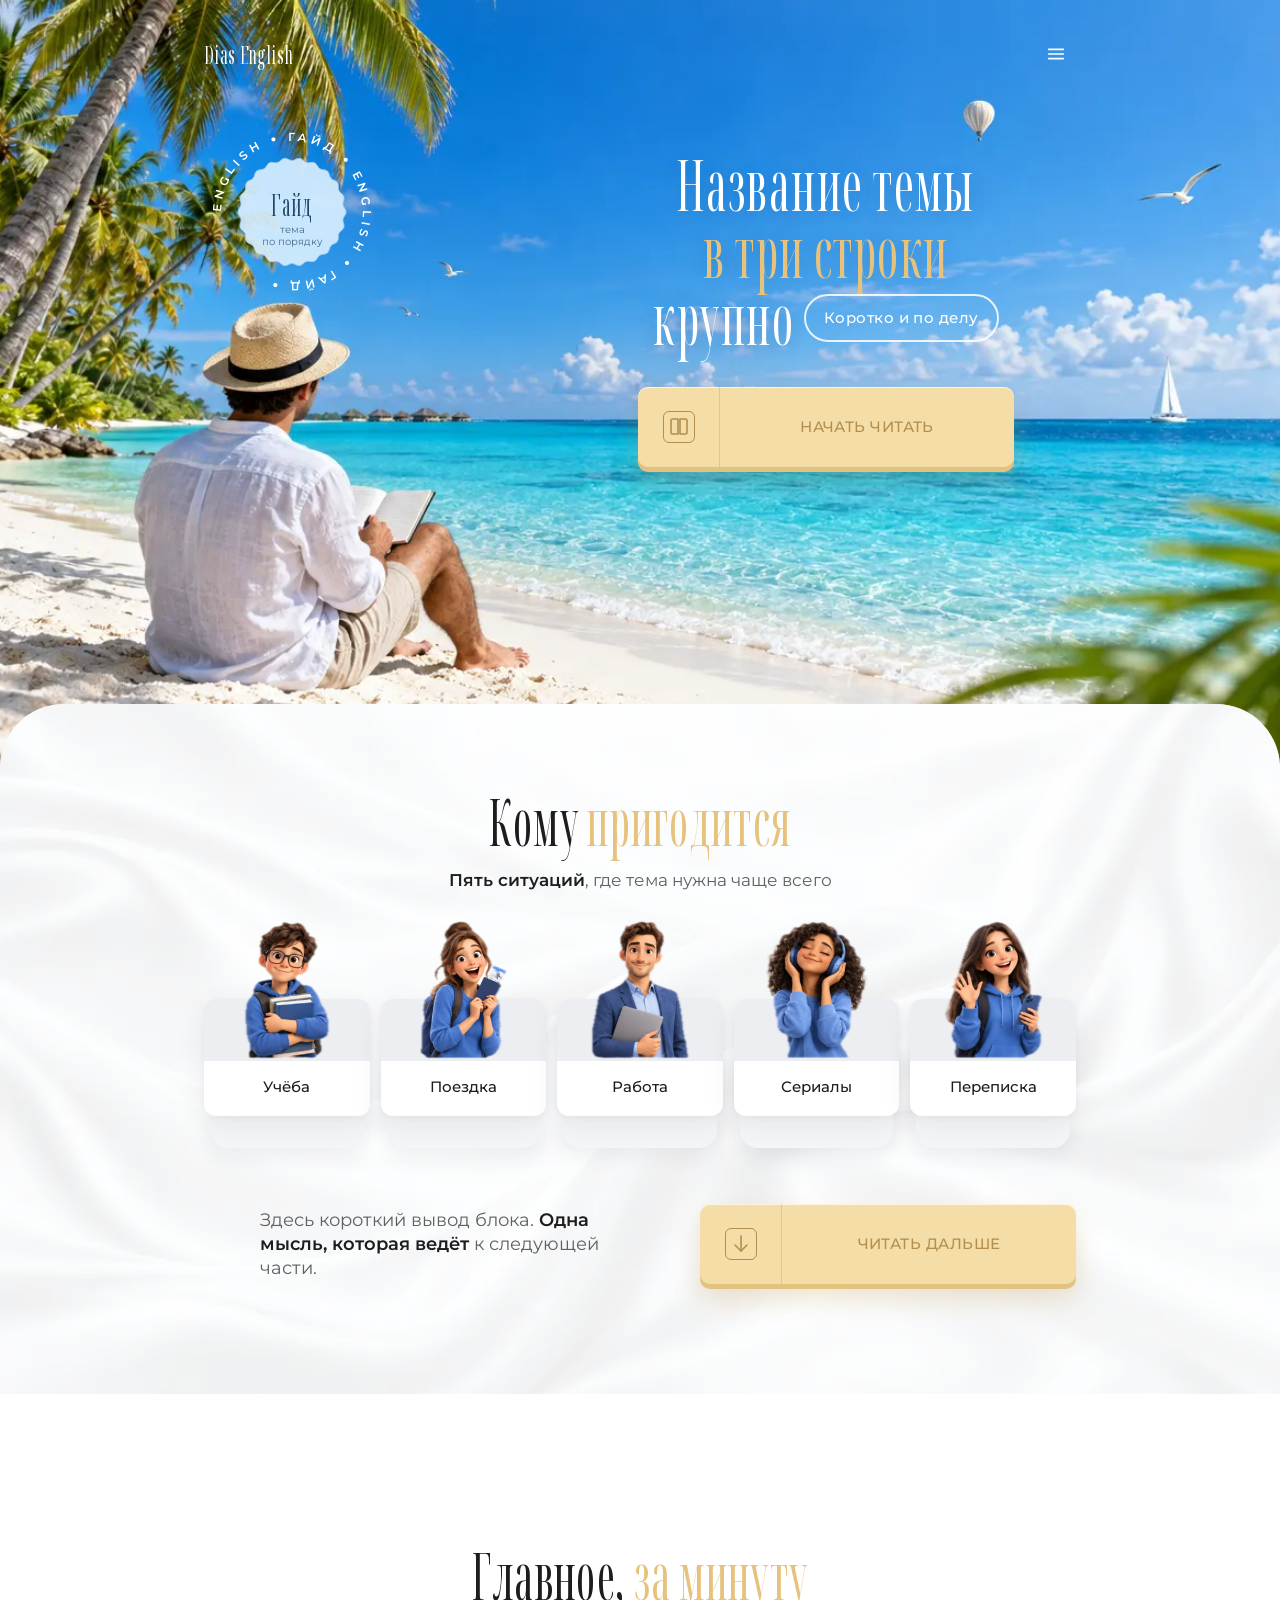
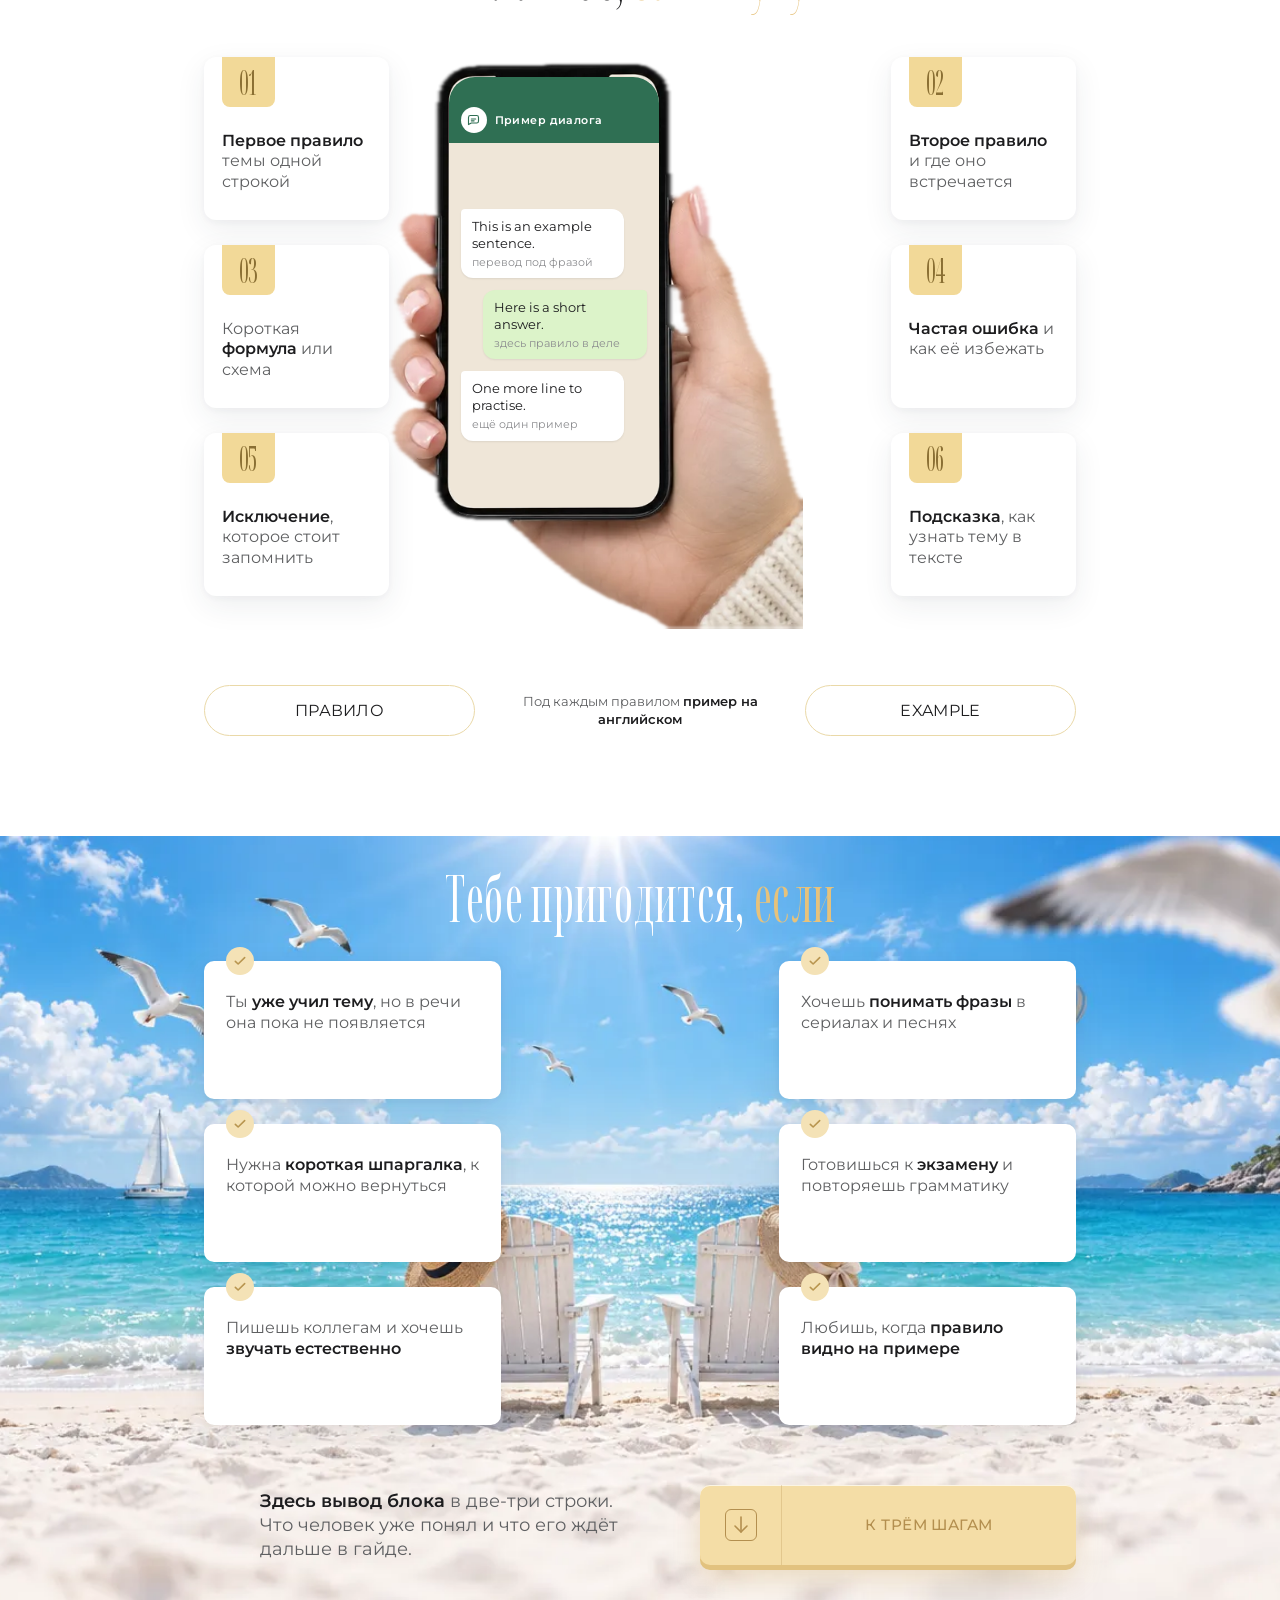
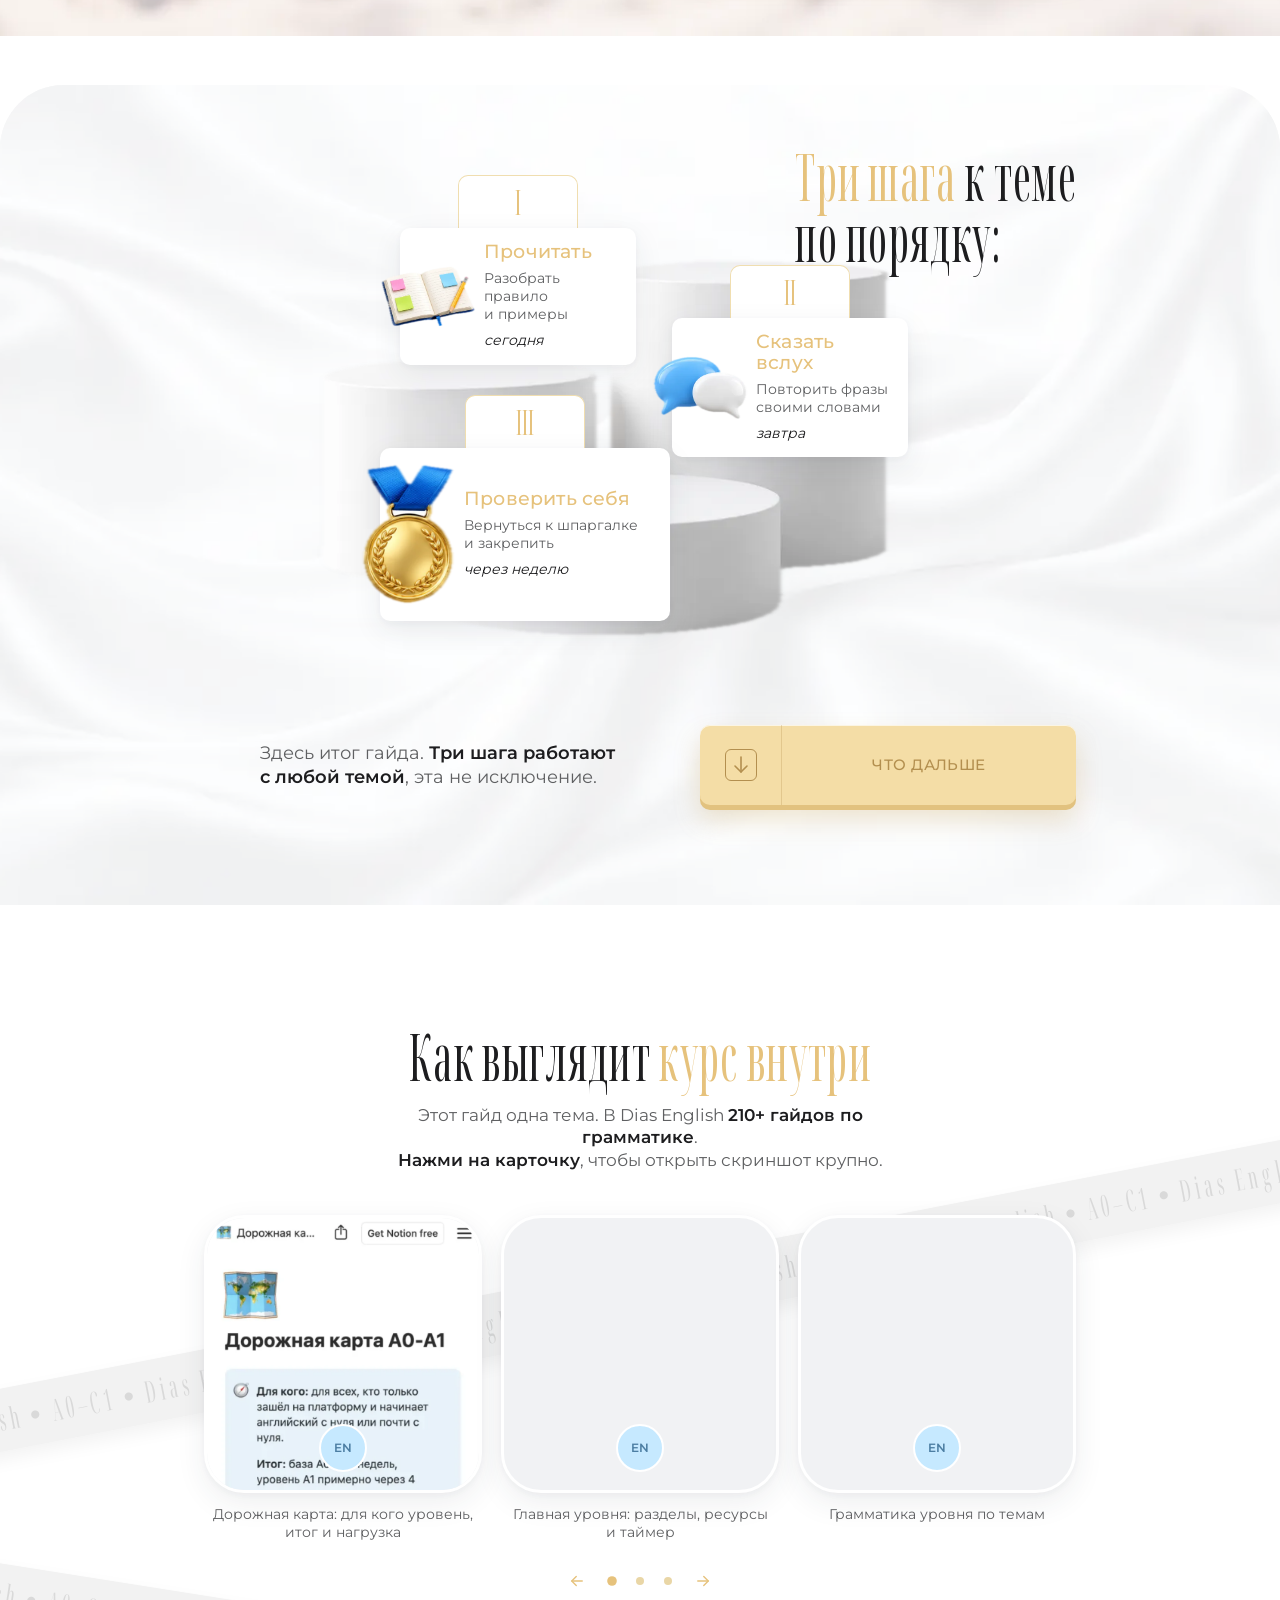
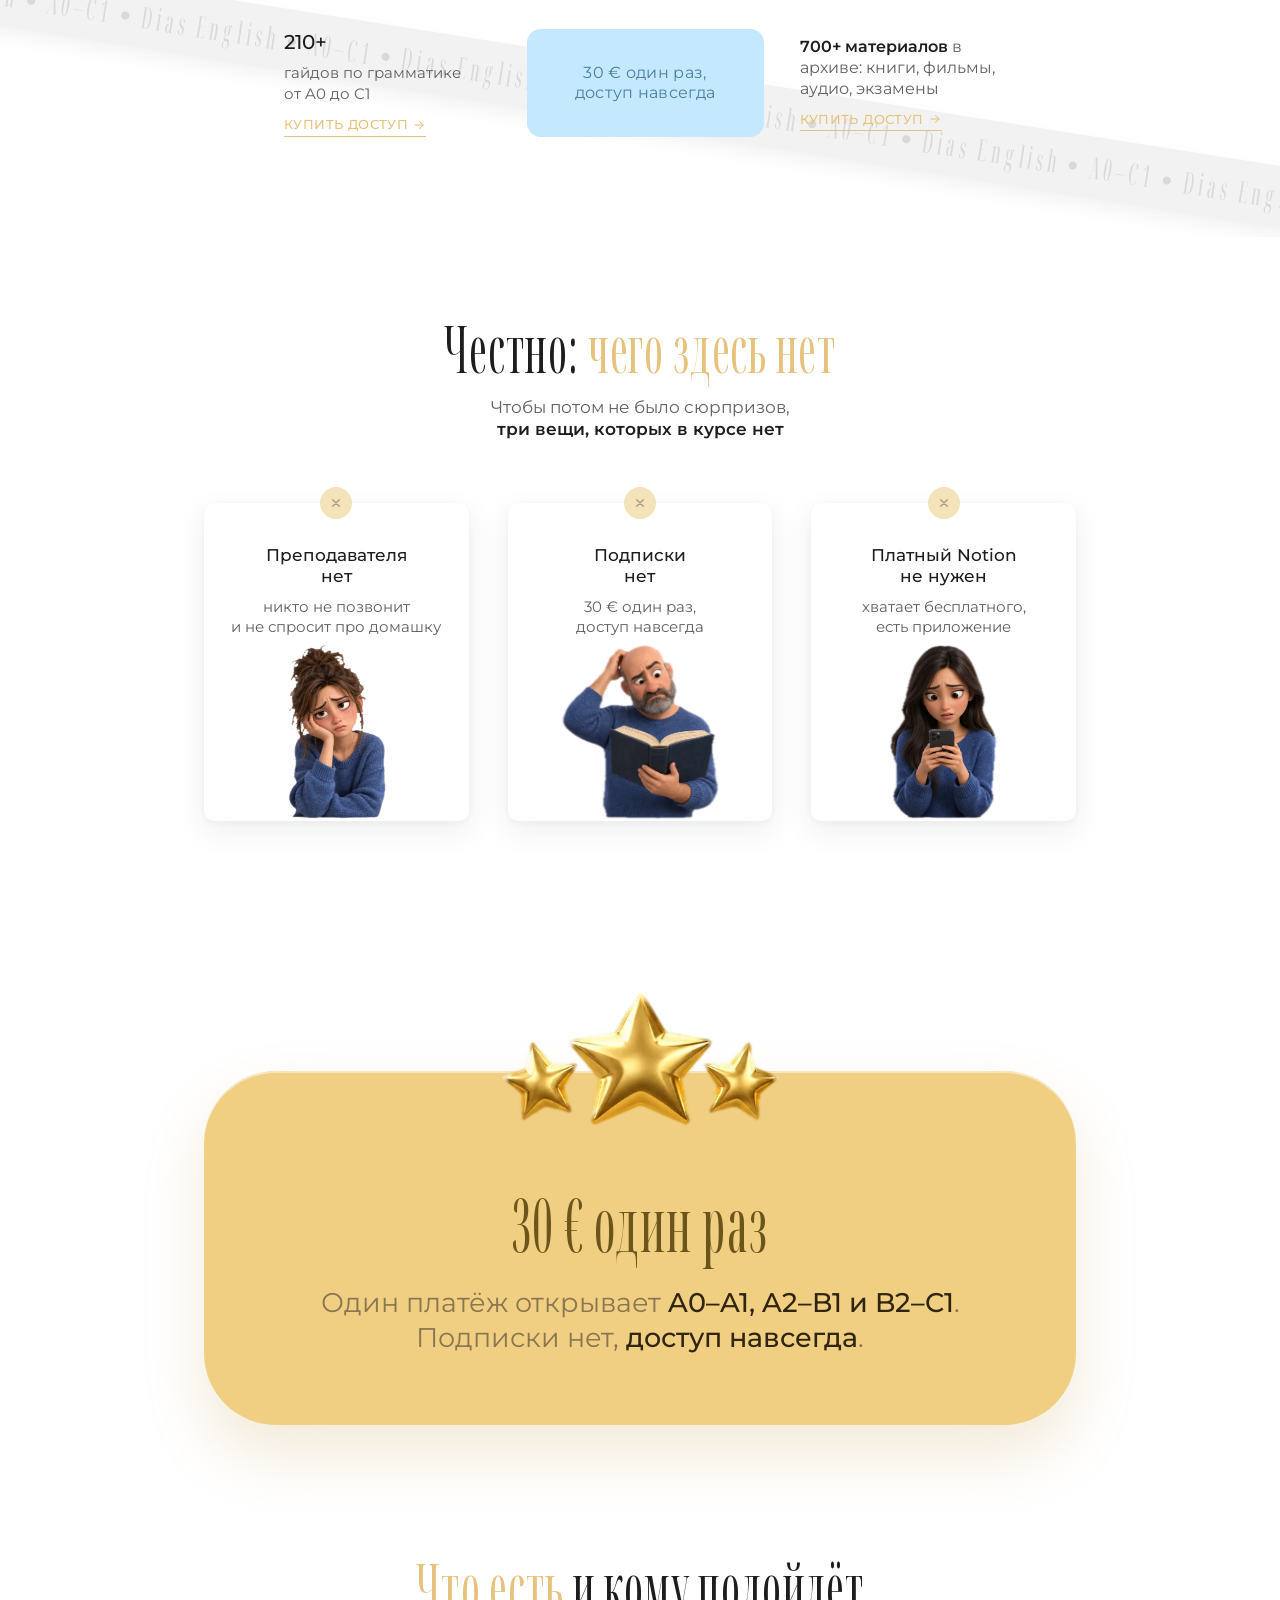
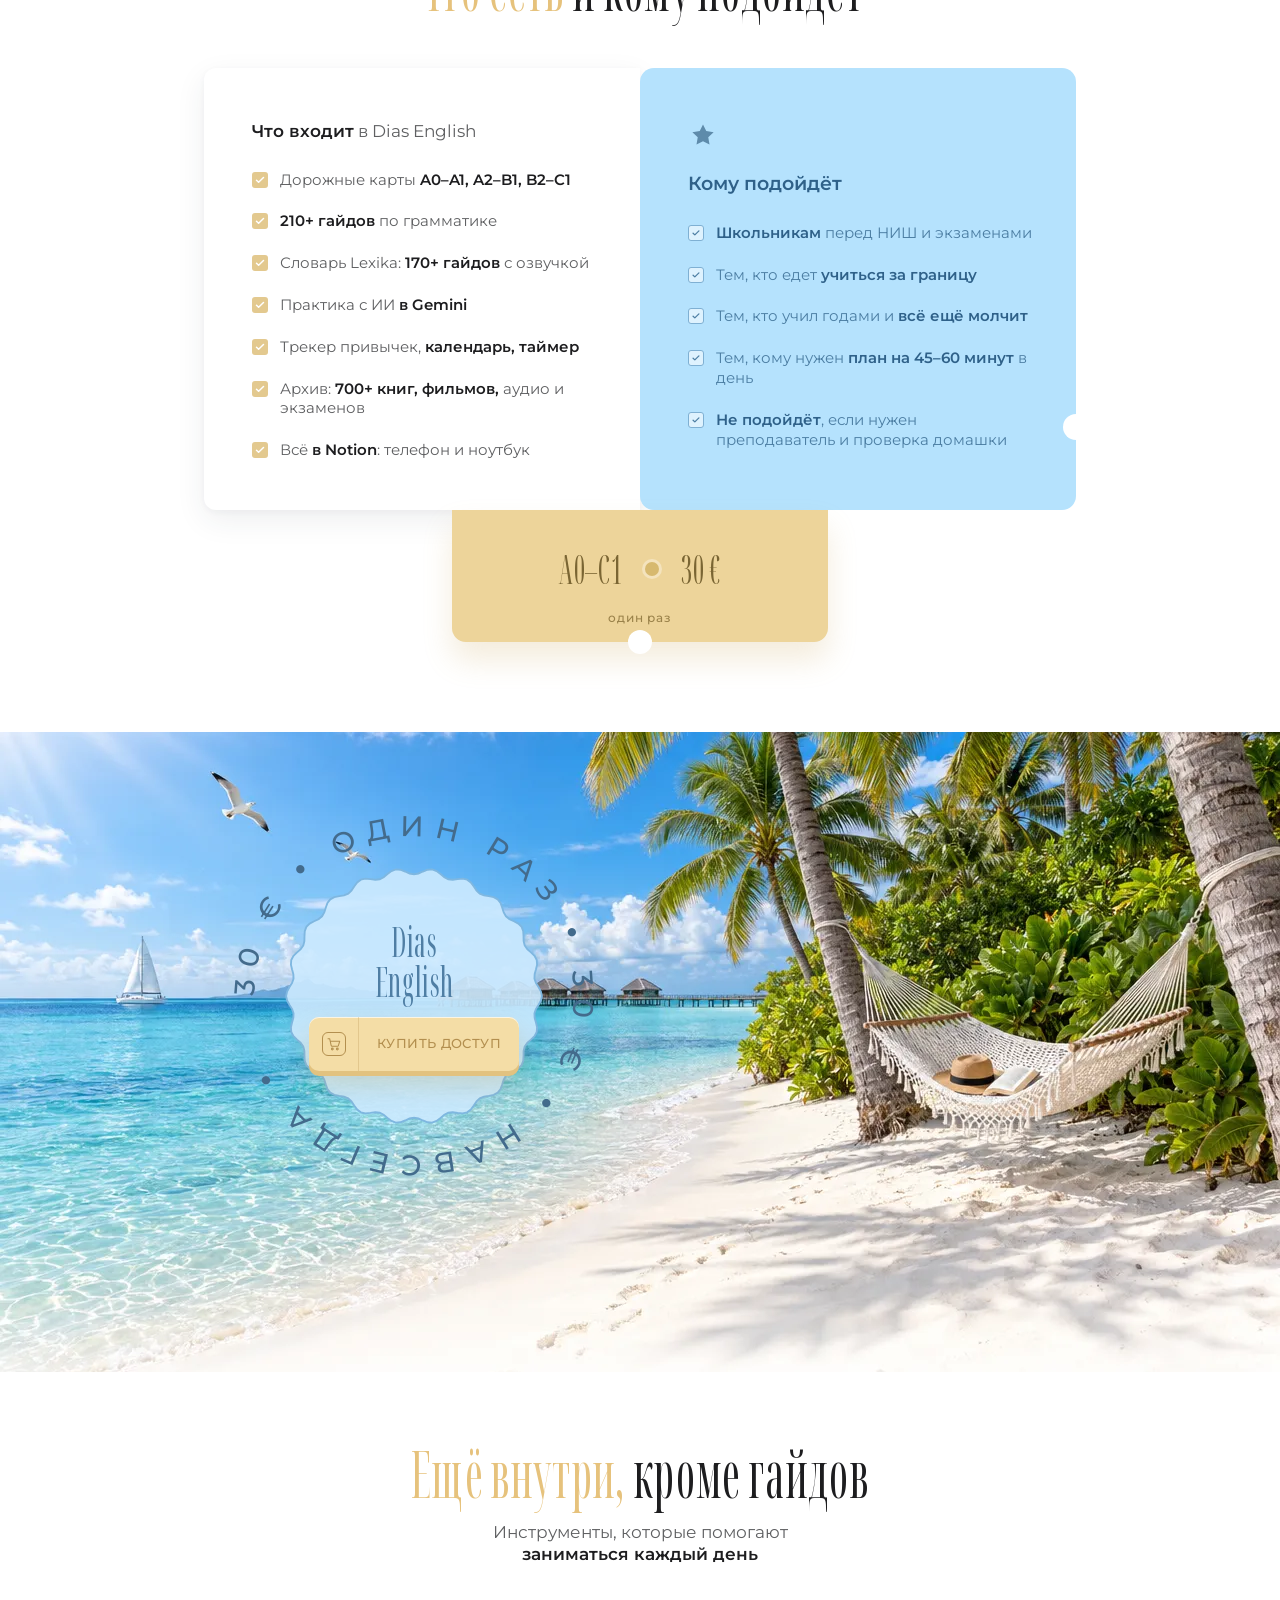
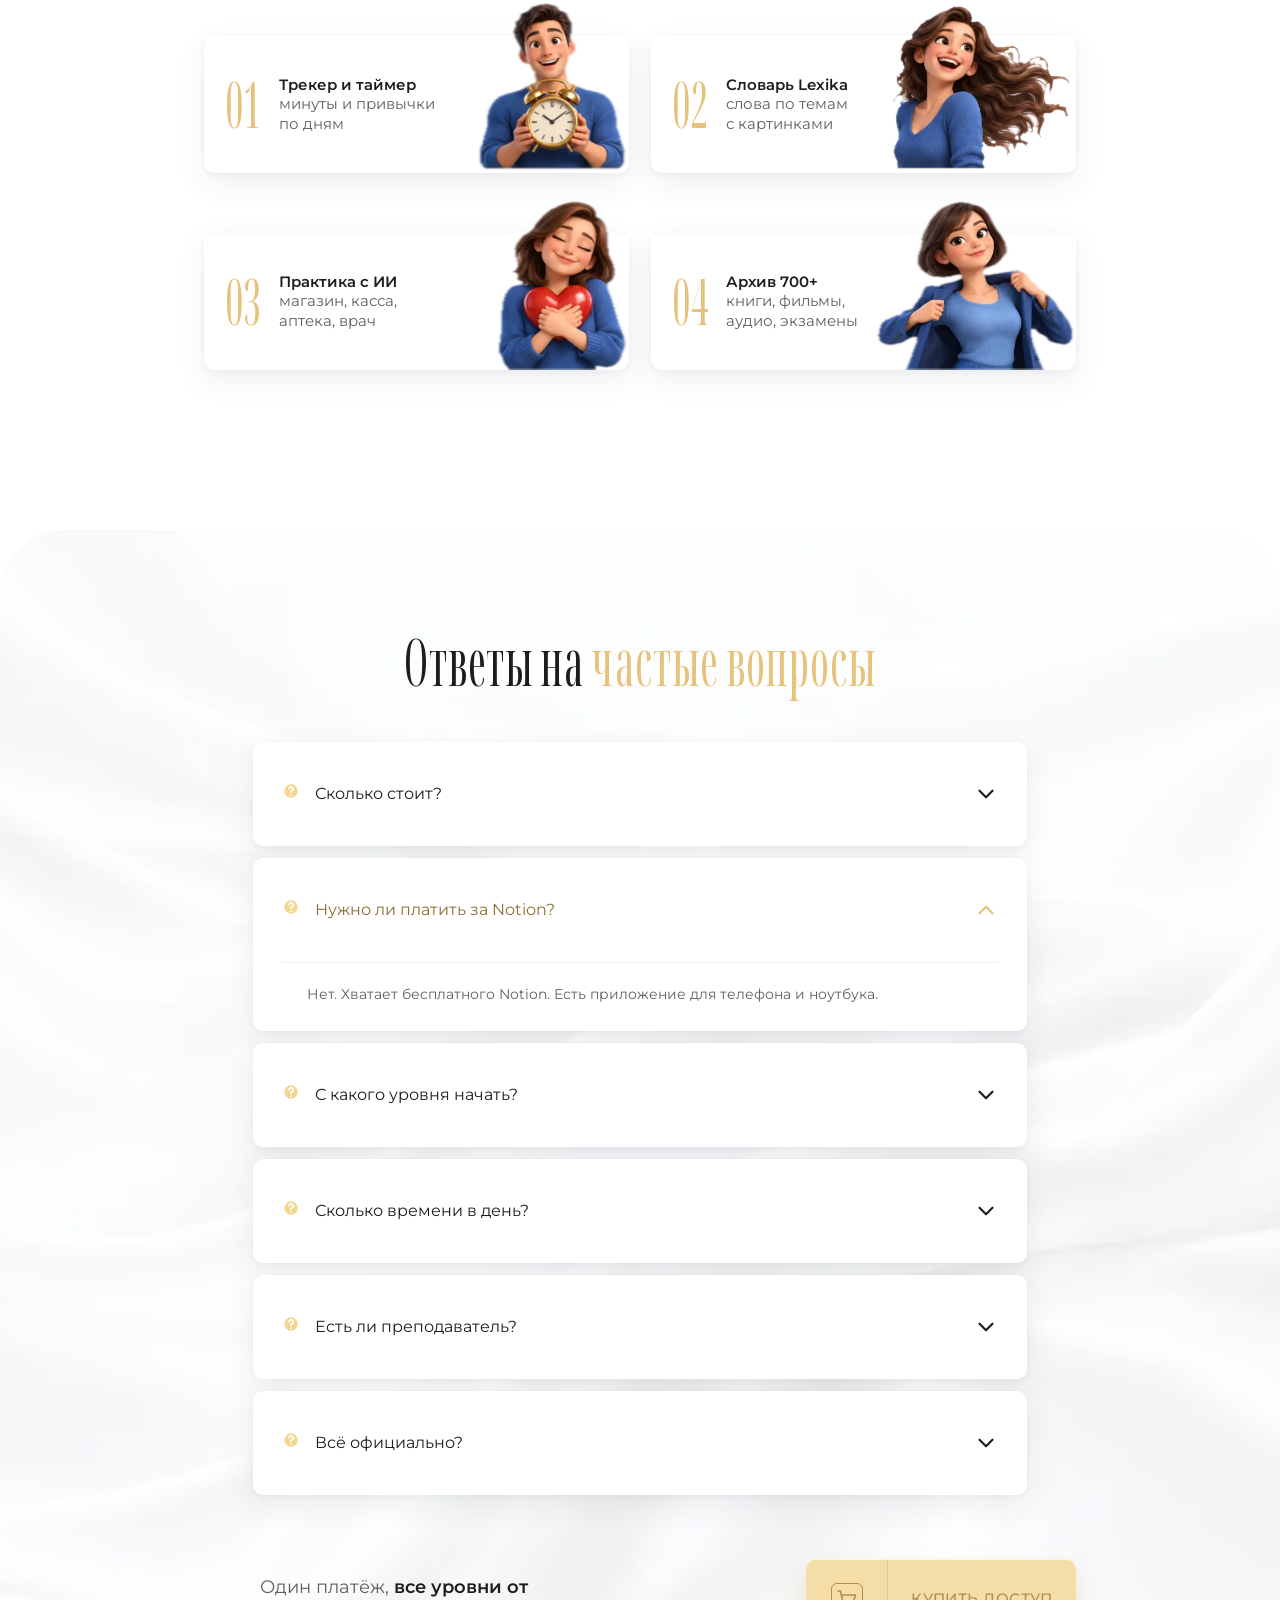
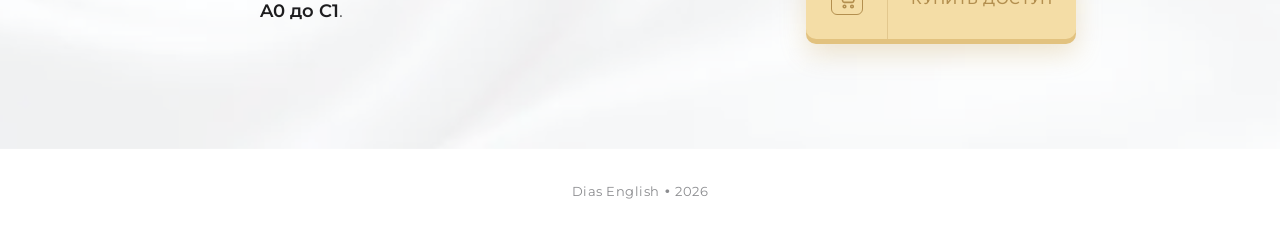
==== commit 1b8fa22f: "Split into /en/ (Dias English) and /tr/ (Alterna Timur), clean cut-out edges, FAQ and honest block a" ====
--- a/index.html
+++ b/index.html
@@ -3,20 +3,12 @@
 <head>
 <meta charset="utf-8">
 <meta name="viewport" content="width=device-width, initial-scale=1">
-<title>Тема гайда</title>
-<meta name="description" content="Гайд и платформы Dias English и Alterna Timur.">
-<meta property="og:title" content="Тема гайда">
-<meta property="og:image" content="assets/img/bg-hero.webp">
-<link rel="preload" href="assets/fonts/stellas-tall.woff" as="font" type="font/woff" crossorigin>
-<link rel="preload" href="assets/img/bg-hero.webp" as="image">
-<link rel="icon" href="assets/favicon.svg" type="image/svg+xml">
-<link rel="stylesheet" href="assets/style.css">
-<script>window.PAGE = "main"; window.BASE = "";</script>
-<script src="content.js" defer></script>
-<script src="assets/app.js" defer></script>
+<title>Гайд: английский и турецкий</title>
+<meta http-equiv="refresh" content="0; url=en/">
+<link rel="canonical" href="en/">
+<script>location.replace("en/" + location.hash);</script>
 </head>
-<body>
-<div id="app"></div>
-<noscript><p style="padding:40px;text-align:center">Для этой страницы нужен JavaScript.</p></noscript>
+<body style="font-family:system-ui,sans-serif;padding:40px;text-align:center">
+<p><a href="en/">Открыть гайд</a></p>
 </body>
 </html>
